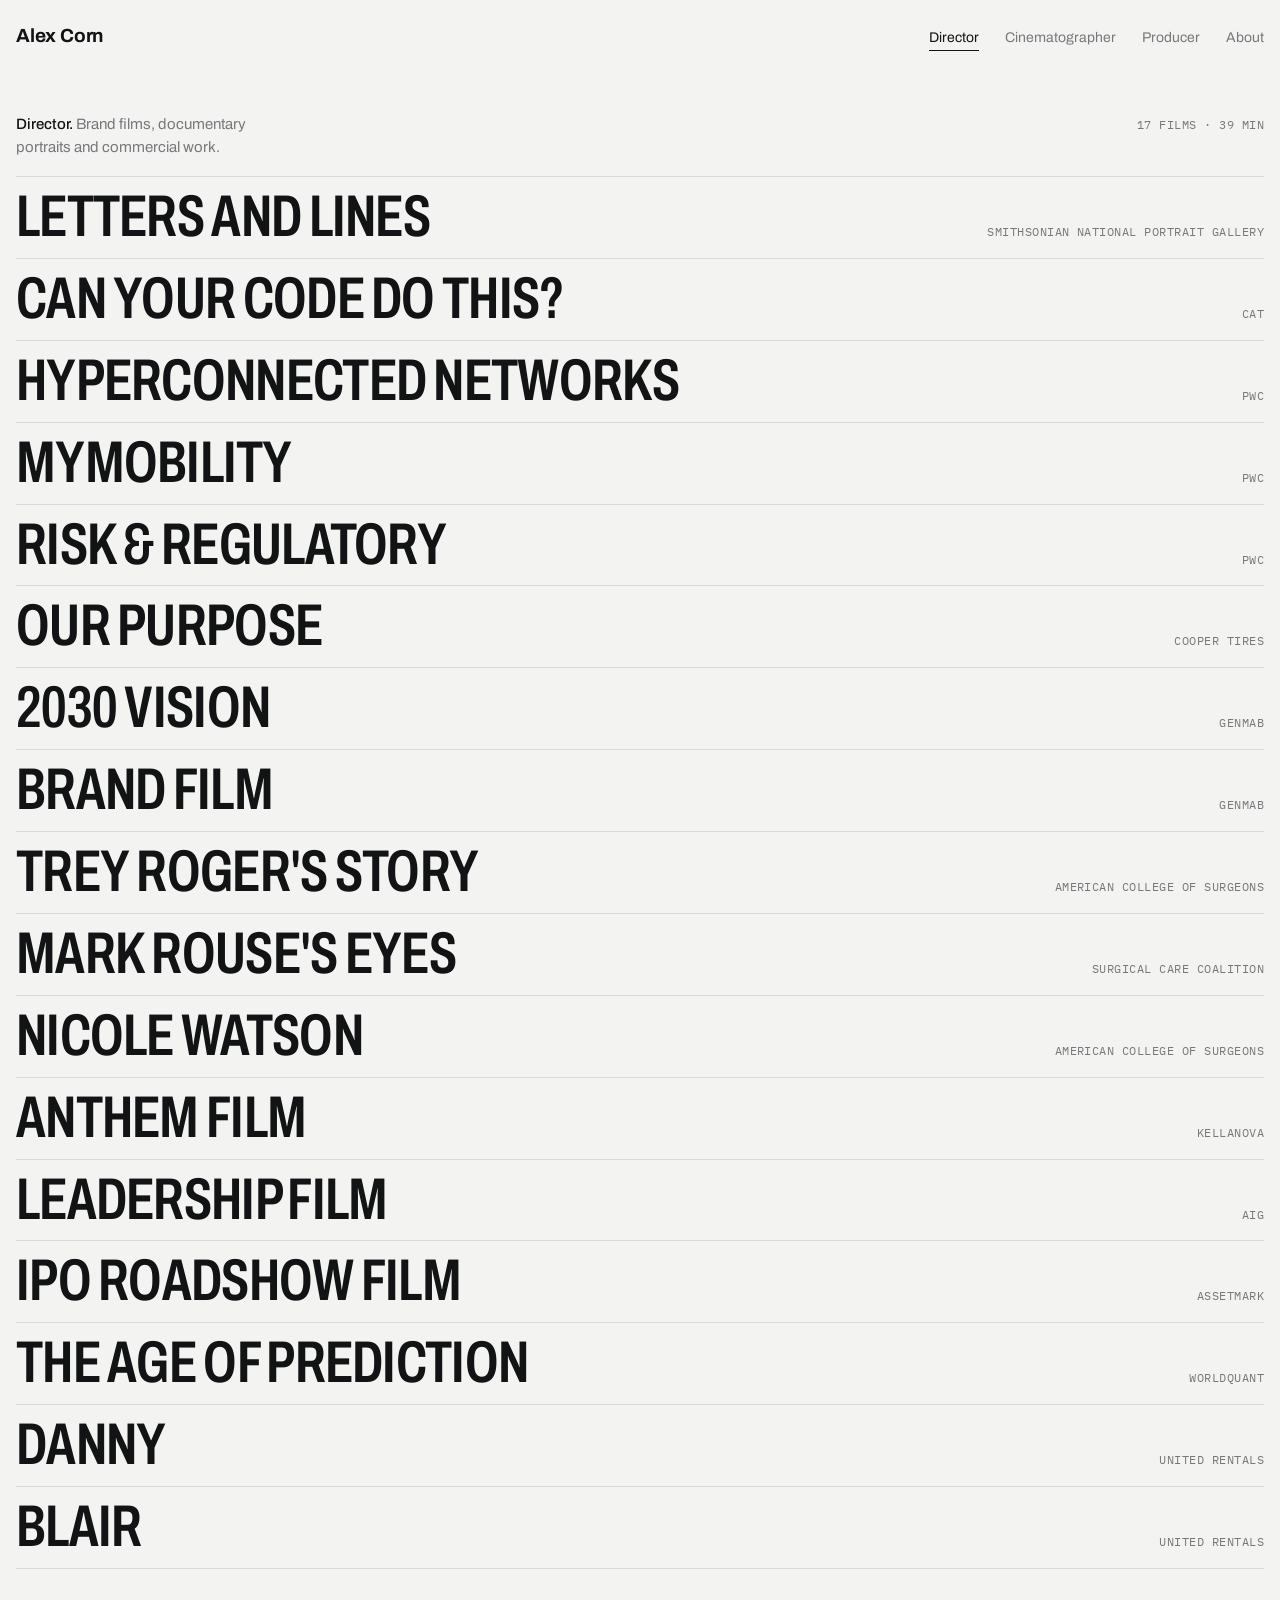
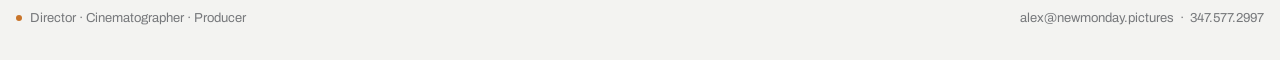
==== docs/index.html @ af5353fe "Serve the site at alexcorndop.com Co-Authored-By: Claude Opus 5.5 <noreply@anthropic.com> Claude-Ses" ====
<!doctype html>
<html lang="en">
<head>
<meta charset="utf-8">
<meta name="viewport" content="width=device-width,initial-scale=1,viewport-fit=cover">
<title>Alex Corn · Director, Cinematographer, Producer</title>
<meta name="description" content="Alex Corn, director. Brand films, documentary portraits and commercial work for Smithsonian National Portrait Gallery, CAT, PwC, Cooper Tires, Genmab, American College of Surgeons and more.">
<link rel="canonical" href="https://alexcorndop.com/">
<meta property="og:type" content="website">
<meta property="og:site_name" content="Alex Corn">
<meta property="og:title" content="Alex Corn · Director, Cinematographer, Producer">
<meta property="og:description" content="Alex Corn, director. Brand films, documentary portraits and commercial work for Smithsonian National Portrait Gallery, CAT, PwC, Cooper Tires, Genmab, American College of Surgeons and more.">
<meta property="og:url" content="https://alexcorndop.com/">
<meta property="og:image" content="https://i.vimeocdn.com/video/1756161168-d765d4ab2b6ba907faf54790c27bd3e53b6621791ea1eac3c1c3760c34de2d89-d_1280">
<meta name="twitter:card" content="summary_large_image">
<link rel="icon" href="./favicon.svg" type="image/svg+xml">
<link rel="preconnect" href="https://fonts.googleapis.com">
<link rel="preconnect" href="https://fonts.gstatic.com" crossorigin>
<link rel="preconnect" href="https://i.vimeocdn.com">
<link rel="stylesheet" href="https://fonts.googleapis.com/css2?family=Archivo:wdth,wght@62..125,300..800&family=IBM+Plex+Mono:wght@400;500&display=swap">
<link rel="stylesheet" href="./assets/site.css?v=mvnygdar">
</head>
<body>
<a class="skip" href="#main">Skip to content</a>
<div class="wrap">
  <header>
    <a class="name" href="./">Alex Corn</a>
    <nav aria-label="Sections">
      <a href="./" aria-current="page">Director</a>
      <a href="./cinematographer/">Cinematographer</a>
      <a href="./producer/">Producer</a>
      <a href="./about/">About</a>
    </nav>
  </header>
  <main id="main">
    <div class="intro"><h1><b>Director.</b> Brand films, documentary portraits and commercial work.</h1><div class="meta">17 films · 39 min</div></div>
    <ul class="list">
      <li><a class="row" href="#letters-and-lines-smithsonian-national-portrait-gallery" data-i="0"><img class="thumb" src="https://i.vimeocdn.com/video/1756161168-d765d4ab2b6ba907faf54790c27bd3e53b6621791ea1eac3c1c3760c34de2d89-d_320" alt="" loading="lazy"><span class="title">Letters and Lines</span><span class="client">Smithsonian National Portrait Gallery</span></a></li>
      <li><a class="row" href="#can-your-code-do-this-cat" data-i="1"><img class="thumb" src="https://i.vimeocdn.com/video/1756161718-6ceac50b6bf40af83874953e7a69d76a8ca9ebceb6a5430098ea0e1bbcb6af8a-d_320" alt="" loading="lazy"><span class="title">Can Your Code Do This?</span><span class="client">CAT</span></a></li>
      <li><a class="row" href="#hyperconnected-networks-pwc" data-i="2"><img class="thumb" src="https://i.vimeocdn.com/video/1756162008-0b3bcfe585ebb5617f93918917881931cc8bf237346c6cfb9266b001006cf20d-d_320" alt="" loading="lazy"><span class="title">HyperConnected Networks</span><span class="client">PwC</span></a></li>
      <li><a class="row" href="#mymobility-pwc" data-i="3"><img class="thumb" src="https://i.vimeocdn.com/video/1937886964-3ce24517569158422d72e98c9173a89833c01f72113f0b9cc362887e67437cfe-d_320" alt="" loading="lazy"><span class="title">myMobility</span><span class="client">PwC</span></a></li>
      <li><a class="row" href="#risk-and-regulatory-pwc" data-i="4"><img class="thumb" src="https://i.vimeocdn.com/video/1937886324-9ce6288635fd6d062dda7d328ff860289a71334d0c46d5a7d6c9e25725fe08cf-d_320" alt="" loading="lazy"><span class="title">Risk &amp; Regulatory</span><span class="client">PwC</span></a></li>
      <li><a class="row" href="#our-purpose-cooper-tires" data-i="5"><img class="thumb" src="https://i.vimeocdn.com/video/1756162228-c0f9b2fa012dba08eb336a935f6bf9cde3453568925d57e90907523dc9f9f945-d_320" alt="" loading="lazy"><span class="title">Our Purpose</span><span class="client">Cooper Tires</span></a></li>
      <li><a class="row" href="#2030-vision-genmab" data-i="6"><img class="thumb" src="https://i.vimeocdn.com/video/1756162679-1b9be8171dbfd380db1ba17f50b6f2370e3832d11fff40d204fab2fe3f5f1426-d_320" alt="" loading="lazy"><span class="title">2030 Vision</span><span class="client">Genmab</span></a></li>
      <li><a class="row" href="#brand-film-genmab" data-i="7"><img class="thumb" src="https://i.vimeocdn.com/video/1986293517-226cef6b4ce1ab8fd2cdef34cc0b64708c0958444daddd6fa6228ef864177f14-d_320" alt="" loading="lazy"><span class="title">Brand Film</span><span class="client">Genmab</span></a></li>
      <li><a class="row" href="#trey-rogers-story-american-college-of-surgeons" data-i="8"><img class="thumb" src="https://i.vimeocdn.com/video/1756161403-ada86f9ba7d081ce12c8641c77a621c67327fe0d13cb33ea04d0b819c185394c-d_320" alt="" loading="lazy"><span class="title">Trey Roger's Story</span><span class="client">American College of Surgeons</span></a></li>
      <li><a class="row" href="#mark-rouses-eyes-surgical-care-coalition" data-i="9"><img class="thumb" src="https://i.vimeocdn.com/video/1756161286-bf4928931bace6bbab85100aa2dc7dd9a784a12833bc7308cf1e08475f26b0fa-d_320" alt="" loading="lazy"><span class="title">Mark Rouse's Eyes</span><span class="client">Surgical Care Coalition</span></a></li>
      <li><a class="row" href="#nicole-watson-american-college-of-surgeons" data-i="10"><img class="thumb" src="https://i.vimeocdn.com/video/1753585336-b0119f15776884757acfcc46fe46f981cfa88de58833d7ac4bd1a3d5cc6778d9-d_320" alt="" loading="lazy"><span class="title">Nicole Watson</span><span class="client">American College of Surgeons</span></a></li>
      <li><a class="row" href="#anthem-film-kellanova" data-i="11"><img class="thumb" src="https://i.vimeocdn.com/video/1937882847-d1038b43b918c02428189b7a294c082fb1255be403a0a660235d3d585ee91fe5-d_320" alt="" loading="lazy"><span class="title">Anthem Film</span><span class="client">Kellanova</span></a></li>
      <li><a class="row" href="#leadership-film-aig" data-i="12"><img class="thumb" src="https://i.vimeocdn.com/video/1937884685-6c2002a61c20f60727cbeaeeeda8c088f35478690ae55621719172e45df3af59-d_320" alt="" loading="lazy"><span class="title">Leadership Film</span><span class="client">AIG</span></a></li>
      <li><a class="row" href="#ipo-roadshow-film-assetmark" data-i="13"><img class="thumb" src="https://i.vimeocdn.com/video/1937884163-66a000b32094e9677bf98a10784232b574c72f3da2e2da2118b5b37cee9fcfa7-d_320" alt="" loading="lazy"><span class="title">IPO Roadshow Film</span><span class="client">AssetMark</span></a></li>
      <li><a class="row" href="#the-age-of-prediction-worldquant" data-i="14"><img class="thumb" src="https://i.vimeocdn.com/video/1756162404-d71f4f6bc2aafde84439ca8c559818b5f199e4c91ff1400480362bfd49ef96fe-d_320" alt="" loading="lazy"><span class="title">The Age of Prediction</span><span class="client">WorldQuant</span></a></li>
      <li><a class="row" href="#danny-united-rentals" data-i="15"><img class="thumb" src="https://i.vimeocdn.com/video/1756162122-8a628271620ff4d827969bffc1d232db2278278ec86b100322c26ea169c51887-d_320" alt="" loading="lazy"><span class="title">Danny</span><span class="client">United Rentals</span></a></li>
      <li><a class="row" href="#blair-united-rentals" data-i="16"><img class="thumb" src="https://i.vimeocdn.com/video/1753586043-556b2da44270878e92e62bd5fa89440edfa6ec32dd48fd29a40e8515f11808cf-d_320" alt="" loading="lazy"><span class="title">Blair</span><span class="client">United Rentals</span></a></li>
    </ul>
    <div class="peek" id="peek" aria-hidden="true"><img alt=""></div>
    <div class="sheet" id="sheet" hidden role="dialog" aria-modal="true" aria-labelledby="sheetTitle"></div>
    <script type="application/json" id="projects" data-role="Director" data-title="Alex Corn · Director, Cinematographer, Producer">[{"title":"Letters and Lines","client":"Smithsonian National Portrait Gallery","credits":"Artist Kenturah Davis at work on her portrait of Ava DuVernay. Agency: Brunswick Creative. Producer: Talya Davidoff.","cuts":[{"vimeo":"883437301","seconds":161,"w":1920,"h":1080,"thumb":"1756161168-d765d4ab2b6ba907faf54790c27bd3e53b6621791ea1eac3c1c3760c34de2d89-d"}],"slug":"letters-and-lines-smithsonian-national-portrait-gallery"},{"title":"Can Your Code Do This?","client":"CAT","cuts":[{"vimeo":"884484185","seconds":60,"w":1920,"h":1080,"thumb":"1756161718-6ceac50b6bf40af83874953e7a69d76a8ca9ebceb6a5430098ea0e1bbcb6af8a-d"}],"slug":"can-your-code-do-this-cat"},{"title":"HyperConnected Networks","client":"PwC","cuts":[{"vimeo":"884484152","seconds":91,"w":1920,"h":1080,"thumb":"1756162008-0b3bcfe585ebb5617f93918917881931cc8bf237346c6cfb9266b001006cf20d-d"}],"slug":"hyperconnected-networks-pwc"},{"title":"myMobility","client":"PwC","cuts":[{"vimeo":"1019498460","seconds":60,"w":1920,"h":1080,"thumb":"1937886964-3ce24517569158422d72e98c9173a89833c01f72113f0b9cc362887e67437cfe-d"}],"slug":"mymobility-pwc"},{"title":"Risk & Regulatory","client":"PwC","cuts":[{"vimeo":"1019498252","seconds":95,"w":1920,"h":1080,"thumb":"1937886324-9ce6288635fd6d062dda7d328ff860289a71334d0c46d5a7d6c9e25725fe08cf-d"}],"slug":"risk-and-regulatory-pwc"},{"title":"Our Purpose","client":"Cooper Tires","cuts":[{"vimeo":"884483859","seconds":125,"w":3200,"h":1800,"thumb":"1756162228-c0f9b2fa012dba08eb336a935f6bf9cde3453568925d57e90907523dc9f9f945-d"}],"slug":"our-purpose-cooper-tires"},{"title":"2030 Vision","client":"Genmab","cuts":[{"vimeo":"884483282","seconds":119,"w":1920,"h":1080,"thumb":"1756162679-1b9be8171dbfd380db1ba17f50b6f2370e3832d11fff40d204fab2fe3f5f1426-d"}],"slug":"2030-vision-genmab"},{"title":"Brand Film","client":"Genmab","cuts":[{"vimeo":"1059862476","seconds":95,"w":1920,"h":1080,"thumb":"1986293517-226cef6b4ce1ab8fd2cdef34cc0b64708c0958444daddd6fa6228ef864177f14-d"}],"slug":"brand-film-genmab"},{"title":"Trey Roger's Story","client":"American College of Surgeons","cuts":[{"vimeo":"884484221","seconds":196,"w":3840,"h":2160,"thumb":"1756161403-ada86f9ba7d081ce12c8641c77a621c67327fe0d13cb33ea04d0b819c185394c-d"}],"slug":"trey-rogers-story-american-college-of-surgeons"},{"title":"Mark Rouse's Eyes","client":"Surgical Care Coalition","cuts":[{"vimeo":"884484571","seconds":156,"w":1920,"h":1080,"thumb":"1756161286-bf4928931bace6bbab85100aa2dc7dd9a784a12833bc7308cf1e08475f26b0fa-d"}],"slug":"mark-rouses-eyes-surgical-care-coalition"},{"title":"Nicole Watson","client":"American College of Surgeons","cuts":[{"vimeo":"884484431","hash":"8700788567","seconds":158,"w":1920,"h":816,"thumb":"1753585336-b0119f15776884757acfcc46fe46f981cfa88de58833d7ac4bd1a3d5cc6778d9-d"}],"slug":"nicole-watson-american-college-of-surgeons"},{"title":"Anthem Film","client":"Kellanova","cuts":[{"vimeo":"1019495358","seconds":65,"w":1920,"h":1080,"thumb":"1937882847-d1038b43b918c02428189b7a294c082fb1255be403a0a660235d3d585ee91fe5-d"}],"slug":"anthem-film-kellanova"},{"title":"Leadership Film","client":"AIG","cuts":[{"vimeo":"1019496661","seconds":196,"w":1920,"h":1080,"thumb":"1937884685-6c2002a61c20f60727cbeaeeeda8c088f35478690ae55621719172e45df3af59-d"}],"slug":"leadership-film-aig"},{"title":"IPO Roadshow Film","client":"AssetMark","cuts":[{"vimeo":"1019495871","seconds":384,"w":1920,"h":1080,"thumb":"1937884163-66a000b32094e9677bf98a10784232b574c72f3da2e2da2118b5b37cee9fcfa7-d"}],"slug":"ipo-roadshow-film-assetmark"},{"title":"The Age of Prediction","client":"WorldQuant","cuts":[{"vimeo":"884483458","seconds":137,"w":1920,"h":1080,"thumb":"1756162404-d71f4f6bc2aafde84439ca8c559818b5f199e4c91ff1400480362bfd49ef96fe-d"}],"slug":"the-age-of-prediction-worldquant"},{"title":"Danny","client":"United Rentals","cuts":[{"vimeo":"884483936","seconds":128,"w":2048,"h":1152,"thumb":"1756162122-8a628271620ff4d827969bffc1d232db2278278ec86b100322c26ea169c51887-d"}],"slug":"danny-united-rentals"},{"title":"Blair","client":"United Rentals","cuts":[{"vimeo":"884484039","hash":"7106bfab67","seconds":131,"w":2048,"h":1152,"thumb":"1753586043-556b2da44270878e92e62bd5fa89440edfa6ec32dd48fd29a40e8515f11808cf-d"}],"slug":"blair-united-rentals"}]</script>
    <script src="./assets/site.js?v=mvnygdar" defer></script>
  </main>
  <footer>
    <div><span class="dot"></span>Director · Cinematographer · Producer</div>
    <div><a href="mailto:alex@newmonday.pictures">alex@newmonday.pictures</a> &nbsp;·&nbsp; <a href="tel:+13475772997">347.577.2997</a></div>
  </footer>
</div>
</body>
</html>
---- docs/assets/site.css ----
/* Layout: one typographic project index per role. Hovering a title floats the film's still beside the cursor; clicking opens a full-width player sheet. */
:root{
  --paper:#f3f3f1; --ink:#121314; --mute:#76787b; --rule:#d9dad8; --tungsten:#c8742a; --frame:#1a1b1d;
  --display:"Archivo","Helvetica Neue",Arial,sans-serif;
  --mono:"IBM Plex Mono",ui-monospace,Menlo,monospace;
  --s-1:12px; --s0:15px; --s1:clamp(28px,4.6vw,64px);
  color-scheme:light;
}
@media (prefers-color-scheme: dark){:root{--paper:#0e0f10;--ink:#ecebe8;--mute:#8a8c8f;--rule:#26282a;--tungsten:#e08a3c;--frame:#000;color-scheme:dark}}
*{box-sizing:border-box}
html{-webkit-text-size-adjust:100%}
html,body{background:var(--paper);color:var(--ink)}
body{margin:0;font-family:var(--display);font-size:var(--s0);line-height:1.5;-webkit-font-smoothing:antialiased;
  padding-left:max(16px,env(safe-area-inset-left,0px));padding-right:max(16px,env(safe-area-inset-right,0px))}
a{color:inherit}
img{max-width:100%;display:block}
.wrap{max-width:1360px;margin:0 auto}
.skip{position:absolute;left:-999px}.skip:focus{left:16px;top:16px;background:var(--paper);padding:8px;z-index:30}

header{position:sticky;top:0;z-index:5;background:var(--paper);display:flex;flex-wrap:wrap;align-items:baseline;justify-content:space-between;gap:12px 32px;padding-block:22px 18px}
.name{font-weight:700;font-size:19px;letter-spacing:-.01em;text-decoration:none}
nav{display:flex;flex-wrap:wrap;gap:6px 26px}
nav a{font-size:14px;color:var(--mute);text-decoration:none;padding-bottom:2px;border-bottom:1px solid transparent}
nav a:hover{color:var(--ink)}
nav a[aria-current="page"]{color:var(--ink);border-color:var(--ink)}
:focus-visible{outline:2px solid var(--tungsten);outline-offset:3px}

.intro{display:flex;flex-wrap:wrap;justify-content:space-between;gap:8px 24px;align-items:baseline;padding-block:44px 18px;border-bottom:1px solid var(--rule)}
.intro h1{margin:0;font-weight:400;font-size:15px;color:var(--mute);max-width:46ch;text-wrap:balance}
.intro h1 b{color:var(--ink);font-weight:500}
.meta{font-family:var(--mono);font-size:var(--s-1);color:var(--mute);letter-spacing:.04em;text-transform:uppercase;font-variant-numeric:tabular-nums}

.list{list-style:none;margin:0;padding:0}
.row{display:grid;grid-template-columns:minmax(0,1fr) auto;gap:4px 24px;align-items:baseline;padding-block:10px 12px;border-bottom:1px solid var(--rule);text-decoration:none}
.row .thumb{display:none}
.title{font-stretch:68%;font-weight:600;font-size:var(--s1);line-height:1;letter-spacing:-.012em;text-transform:uppercase;min-width:0;text-wrap:balance;transition:color .2s}
.client{font-family:var(--mono);font-size:var(--s-1);color:var(--mute);letter-spacing:.04em;text-transform:uppercase;text-align:right}
@media (hover:hover){.list:hover .row .title{color:var(--rule)}.list:hover .row:hover .title,.list .row:focus-visible .title{color:var(--ink)}}

.peek{position:fixed;left:50%;top:50%;width:min(30vw,400px);pointer-events:none;z-index:4;opacity:0;transform:translate(-50%,-50%)}
.peek img{width:100%;height:auto;opacity:0;transform:scale(.96);transition:opacity .35s ease,transform .45s ease}
.peek.on{opacity:1}
.peek.on img{opacity:.92;transform:scale(1)}
@media (hover:none),(max-width:760px){.peek{display:none}}

@media (max-width:760px){
  .row{grid-template-columns:96px minmax(0,1fr);align-items:center;gap:4px 14px;padding-block:12px}
  .row .thumb{display:block;grid-row:span 2;width:96px;aspect-ratio:16/9;object-fit:cover;background:var(--frame)}
  .client{text-align:left;grid-column:2}
  .title{font-size:26px}
}

.sheet{position:fixed;inset:0;z-index:20;background:var(--paper);overflow:auto;
  padding:calc(env(safe-area-inset-top,0px) + 20px) max(16px,env(safe-area-inset-right,0px)) calc(env(safe-area-inset-bottom,0px) + 40px) max(16px,env(safe-area-inset-left,0px))}
.sheet-in{max-width:1180px;margin:0 auto;display:grid;gap:22px}
.sheet-top{display:flex;justify-content:space-between;align-items:baseline;gap:16px}
.btn-text{all:unset;cursor:pointer;font-size:14px;color:var(--mute)}
.btn-text:hover{color:var(--ink)}
.btn-text:focus-visible{outline:2px solid var(--tungsten);outline-offset:3px}
.cut{display:grid;gap:8px}
.cut-label{display:flex;justify-content:space-between;gap:12px;font-family:var(--mono);font-size:11px;letter-spacing:.06em;text-transform:uppercase;color:var(--mute)}
.cut-label span:first-child{color:var(--ink)}
.player{position:relative;width:100%;max-width:100%;max-height:78vh;background:var(--frame);overflow:hidden;margin-inline:auto}
.player iframe{position:absolute;inset:0;width:100%;height:100%;border:0}
.sheet h2{margin:0;font-stretch:68%;font-weight:600;font-size:clamp(32px,5vw,60px);line-height:1;text-transform:uppercase;letter-spacing:-.012em;text-wrap:balance}
.credits{display:grid;grid-template-columns:repeat(auto-fit,minmax(170px,1fr));gap:14px 32px;border-top:1px solid var(--rule);padding-top:16px;margin:0}
.credits dt{font-family:var(--mono);font-size:11px;color:var(--mute);letter-spacing:.06em;text-transform:uppercase}
.credits dd{margin:2px 0 0}
.nav2{display:flex;justify-content:space-between;gap:16px;font-size:14px}

.about{display:grid;grid-template-columns:minmax(0,1.3fr) minmax(0,1fr);gap:40px;padding-block:44px}
.about p{margin:0 0 1em;max-width:58ch;font-size:clamp(18px,1.8vw,22px);line-height:1.45}
.contact{display:grid;gap:18px;align-content:start}
.contact .k{font-family:var(--mono);font-size:11px;color:var(--mute);letter-spacing:.06em;text-transform:uppercase}
.contact .v{font-size:19px}
.contact a{text-decoration:none;border-bottom:1px solid var(--rule)}
.contact a:hover{border-color:var(--ink)}
@media (max-width:760px){.about{grid-template-columns:1fr}}

footer{display:flex;flex-wrap:wrap;justify-content:space-between;gap:8px 24px;padding-block:40px 32px;color:var(--mute);font-size:13px}
footer a{text-decoration:none}
.dot{display:inline-block;width:6px;height:6px;border-radius:50%;background:var(--tungsten);margin-right:8px;vertical-align:middle}
@media (prefers-reduced-motion:reduce){*{transition:none!important}}
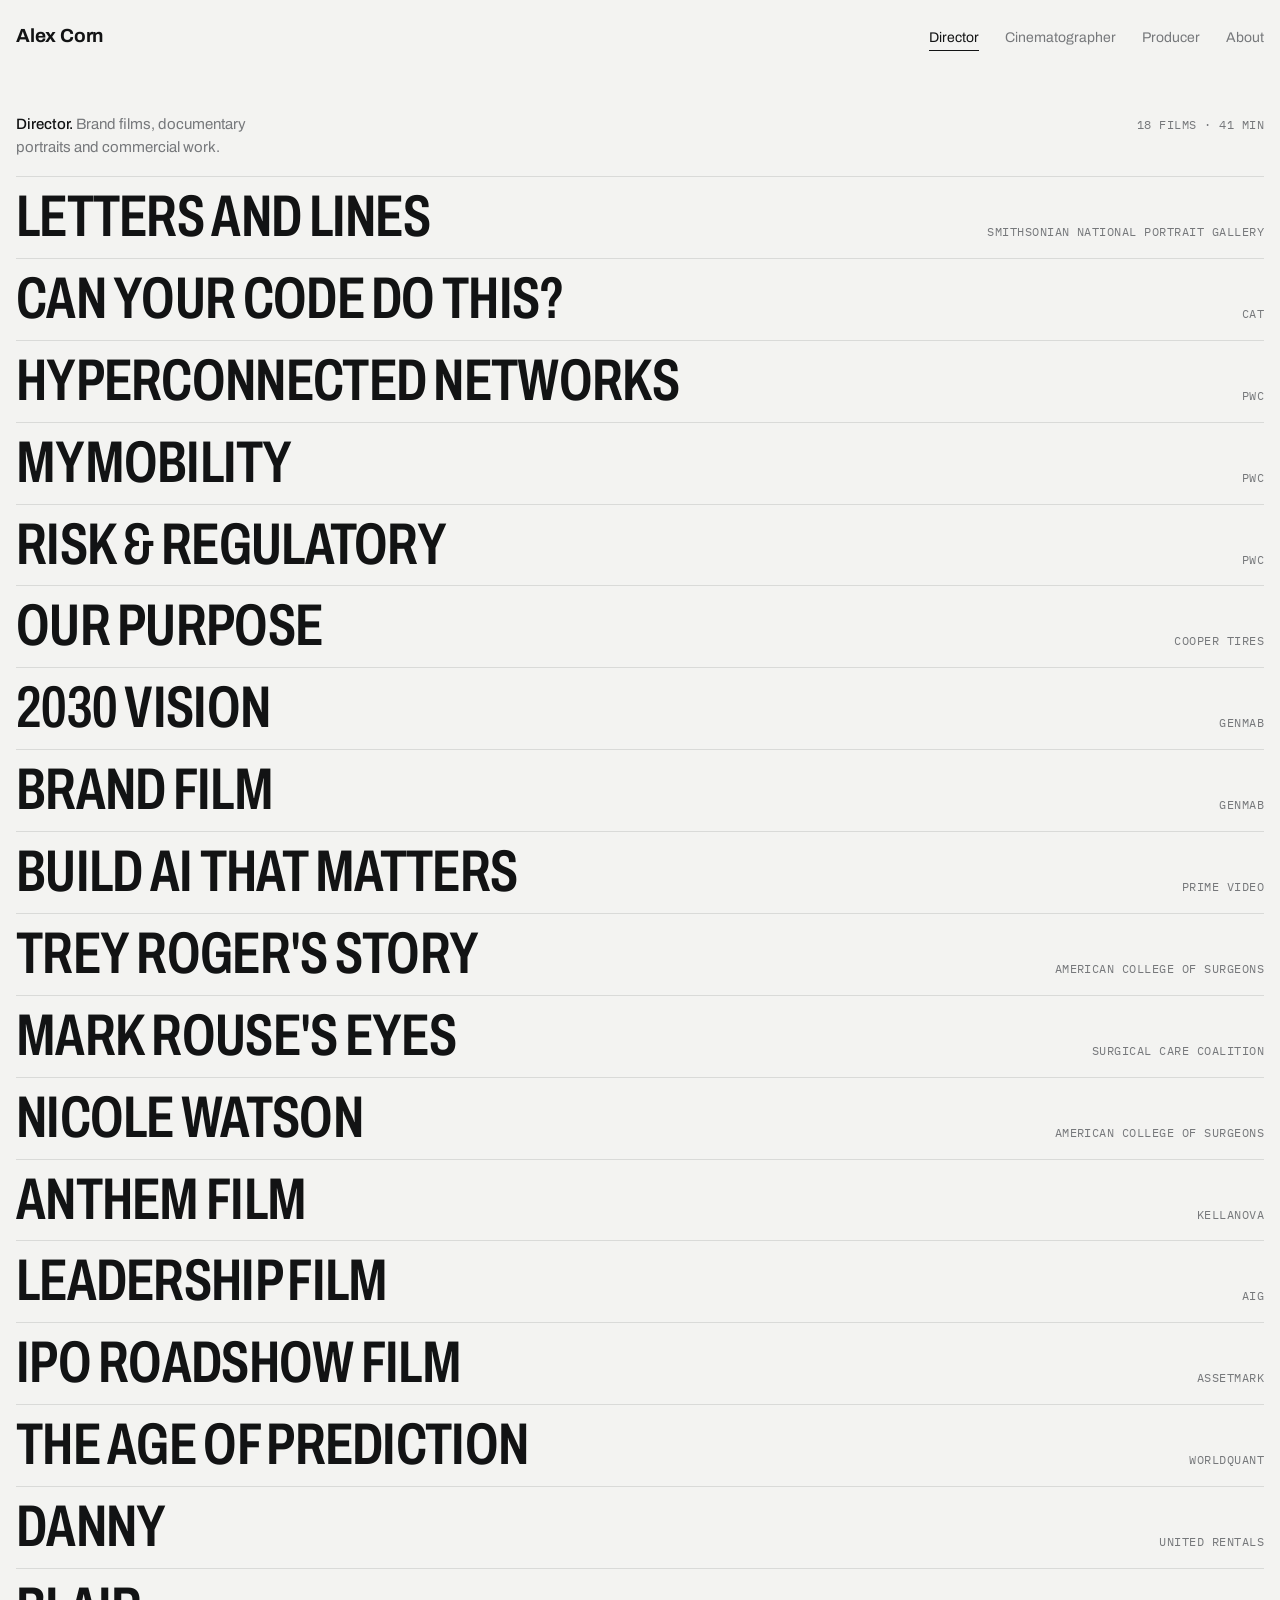
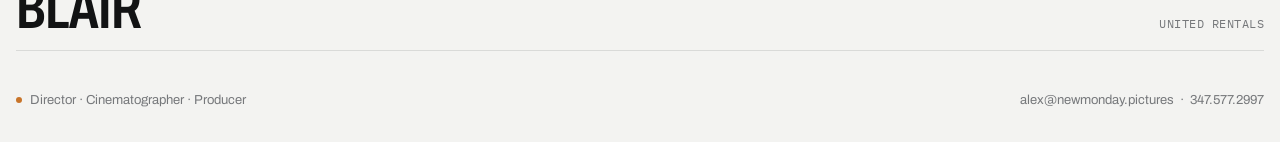
==== commit c817879c: "Add Prime Video 'Build AI That Matters' to Director and Cinematographer Co-Authored-By: Claude Opus " ====
--- a/docs/index.html
+++ b/docs/index.html
@@ -4,12 +4,12 @@
 <meta charset="utf-8">
 <meta name="viewport" content="width=device-width,initial-scale=1,viewport-fit=cover">
 <title>Alex Corn · Director, Cinematographer, Producer</title>
-<meta name="description" content="Alex Corn, director. Brand films, documentary portraits and commercial work for Smithsonian National Portrait Gallery, CAT, PwC, Cooper Tires, Genmab, American College of Surgeons and more.">
+<meta name="description" content="Alex Corn, director. Brand films, documentary portraits and commercial work for Smithsonian National Portrait Gallery, CAT, PwC, Cooper Tires, Genmab, Prime Video and more.">
 <link rel="canonical" href="https://alexcorndop.com/">
 <meta property="og:type" content="website">
 <meta property="og:site_name" content="Alex Corn">
 <meta property="og:title" content="Alex Corn · Director, Cinematographer, Producer">
-<meta property="og:description" content="Alex Corn, director. Brand films, documentary portraits and commercial work for Smithsonian National Portrait Gallery, CAT, PwC, Cooper Tires, Genmab, American College of Surgeons and more.">
+<meta property="og:description" content="Alex Corn, director. Brand films, documentary portraits and commercial work for Smithsonian National Portrait Gallery, CAT, PwC, Cooper Tires, Genmab, Prime Video and more.">
 <meta property="og:url" content="https://alexcorndop.com/">
 <meta property="og:image" content="https://i.vimeocdn.com/video/1756161168-d765d4ab2b6ba907faf54790c27bd3e53b6621791ea1eac3c1c3760c34de2d89-d_1280">
 <meta name="twitter:card" content="summary_large_image">
@@ -18,7 +18,7 @@
 <link rel="preconnect" href="https://fonts.gstatic.com" crossorigin>
 <link rel="preconnect" href="https://i.vimeocdn.com">
 <link rel="stylesheet" href="https://fonts.googleapis.com/css2?family=Archivo:wdth,wght@62..125,300..800&family=IBM+Plex+Mono:wght@400;500&display=swap">
-<link rel="stylesheet" href="./assets/site.css?v=mvnygdar">
+<link rel="stylesheet" href="./assets/site.css?v=mvo433qy">
 </head>
 <body>
 <a class="skip" href="#main">Skip to content</a>
@@ -33,7 +33,7 @@
     </nav>
   </header>
   <main id="main">
-    <div class="intro"><h1><b>Director.</b> Brand films, documentary portraits and commercial work.</h1><div class="meta">17 films · 39 min</div></div>
+    <div class="intro"><h1><b>Director.</b> Brand films, documentary portraits and commercial work.</h1><div class="meta">18 films · 41 min</div></div>
     <ul class="list">
       <li><a class="row" href="#letters-and-lines-smithsonian-national-portrait-gallery" data-i="0"><img class="thumb" src="https://i.vimeocdn.com/video/1756161168-d765d4ab2b6ba907faf54790c27bd3e53b6621791ea1eac3c1c3760c34de2d89-d_320" alt="" loading="lazy"><span class="title">Letters and Lines</span><span class="client">Smithsonian National Portrait Gallery</span></a></li>
       <li><a class="row" href="#can-your-code-do-this-cat" data-i="1"><img class="thumb" src="https://i.vimeocdn.com/video/1756161718-6ceac50b6bf40af83874953e7a69d76a8ca9ebceb6a5430098ea0e1bbcb6af8a-d_320" alt="" loading="lazy"><span class="title">Can Your Code Do This?</span><span class="client">CAT</span></a></li>
@@ -43,20 +43,21 @@
       <li><a class="row" href="#our-purpose-cooper-tires" data-i="5"><img class="thumb" src="https://i.vimeocdn.com/video/1756162228-c0f9b2fa012dba08eb336a935f6bf9cde3453568925d57e90907523dc9f9f945-d_320" alt="" loading="lazy"><span class="title">Our Purpose</span><span class="client">Cooper Tires</span></a></li>
       <li><a class="row" href="#2030-vision-genmab" data-i="6"><img class="thumb" src="https://i.vimeocdn.com/video/1756162679-1b9be8171dbfd380db1ba17f50b6f2370e3832d11fff40d204fab2fe3f5f1426-d_320" alt="" loading="lazy"><span class="title">2030 Vision</span><span class="client">Genmab</span></a></li>
       <li><a class="row" href="#brand-film-genmab" data-i="7"><img class="thumb" src="https://i.vimeocdn.com/video/1986293517-226cef6b4ce1ab8fd2cdef34cc0b64708c0958444daddd6fa6228ef864177f14-d_320" alt="" loading="lazy"><span class="title">Brand Film</span><span class="client">Genmab</span></a></li>
-      <li><a class="row" href="#trey-rogers-story-american-college-of-surgeons" data-i="8"><img class="thumb" src="https://i.vimeocdn.com/video/1756161403-ada86f9ba7d081ce12c8641c77a621c67327fe0d13cb33ea04d0b819c185394c-d_320" alt="" loading="lazy"><span class="title">Trey Roger's Story</span><span class="client">American College of Surgeons</span></a></li>
-      <li><a class="row" href="#mark-rouses-eyes-surgical-care-coalition" data-i="9"><img class="thumb" src="https://i.vimeocdn.com/video/1756161286-bf4928931bace6bbab85100aa2dc7dd9a784a12833bc7308cf1e08475f26b0fa-d_320" alt="" loading="lazy"><span class="title">Mark Rouse's Eyes</span><span class="client">Surgical Care Coalition</span></a></li>
-      <li><a class="row" href="#nicole-watson-american-college-of-surgeons" data-i="10"><img class="thumb" src="https://i.vimeocdn.com/video/1753585336-b0119f15776884757acfcc46fe46f981cfa88de58833d7ac4bd1a3d5cc6778d9-d_320" alt="" loading="lazy"><span class="title">Nicole Watson</span><span class="client">American College of Surgeons</span></a></li>
-      <li><a class="row" href="#anthem-film-kellanova" data-i="11"><img class="thumb" src="https://i.vimeocdn.com/video/1937882847-d1038b43b918c02428189b7a294c082fb1255be403a0a660235d3d585ee91fe5-d_320" alt="" loading="lazy"><span class="title">Anthem Film</span><span class="client">Kellanova</span></a></li>
-      <li><a class="row" href="#leadership-film-aig" data-i="12"><img class="thumb" src="https://i.vimeocdn.com/video/1937884685-6c2002a61c20f60727cbeaeeeda8c088f35478690ae55621719172e45df3af59-d_320" alt="" loading="lazy"><span class="title">Leadership Film</span><span class="client">AIG</span></a></li>
-      <li><a class="row" href="#ipo-roadshow-film-assetmark" data-i="13"><img class="thumb" src="https://i.vimeocdn.com/video/1937884163-66a000b32094e9677bf98a10784232b574c72f3da2e2da2118b5b37cee9fcfa7-d_320" alt="" loading="lazy"><span class="title">IPO Roadshow Film</span><span class="client">AssetMark</span></a></li>
-      <li><a class="row" href="#the-age-of-prediction-worldquant" data-i="14"><img class="thumb" src="https://i.vimeocdn.com/video/1756162404-d71f4f6bc2aafde84439ca8c559818b5f199e4c91ff1400480362bfd49ef96fe-d_320" alt="" loading="lazy"><span class="title">The Age of Prediction</span><span class="client">WorldQuant</span></a></li>
-      <li><a class="row" href="#danny-united-rentals" data-i="15"><img class="thumb" src="https://i.vimeocdn.com/video/1756162122-8a628271620ff4d827969bffc1d232db2278278ec86b100322c26ea169c51887-d_320" alt="" loading="lazy"><span class="title">Danny</span><span class="client">United Rentals</span></a></li>
-      <li><a class="row" href="#blair-united-rentals" data-i="16"><img class="thumb" src="https://i.vimeocdn.com/video/1753586043-556b2da44270878e92e62bd5fa89440edfa6ec32dd48fd29a40e8515f11808cf-d_320" alt="" loading="lazy"><span class="title">Blair</span><span class="client">United Rentals</span></a></li>
+      <li><a class="row" href="#build-ai-that-matters-prime-video" data-i="8"><img class="thumb" src="https://i.vimeocdn.com/video/2216720426-15bc83f072dabda3d804d03ebb1206f89adb1b5ab37dccd832124ef2eb83446e-d_320" alt="" loading="lazy"><span class="title">Build AI That Matters</span><span class="client">Prime Video</span></a></li>
+      <li><a class="row" href="#trey-rogers-story-american-college-of-surgeons" data-i="9"><img class="thumb" src="https://i.vimeocdn.com/video/1756161403-ada86f9ba7d081ce12c8641c77a621c67327fe0d13cb33ea04d0b819c185394c-d_320" alt="" loading="lazy"><span class="title">Trey Roger's Story</span><span class="client">American College of Surgeons</span></a></li>
+      <li><a class="row" href="#mark-rouses-eyes-surgical-care-coalition" data-i="10"><img class="thumb" src="https://i.vimeocdn.com/video/1756161286-bf4928931bace6bbab85100aa2dc7dd9a784a12833bc7308cf1e08475f26b0fa-d_320" alt="" loading="lazy"><span class="title">Mark Rouse's Eyes</span><span class="client">Surgical Care Coalition</span></a></li>
+      <li><a class="row" href="#nicole-watson-american-college-of-surgeons" data-i="11"><img class="thumb" src="https://i.vimeocdn.com/video/1753585336-b0119f15776884757acfcc46fe46f981cfa88de58833d7ac4bd1a3d5cc6778d9-d_320" alt="" loading="lazy"><span class="title">Nicole Watson</span><span class="client">American College of Surgeons</span></a></li>
+      <li><a class="row" href="#anthem-film-kellanova" data-i="12"><img class="thumb" src="https://i.vimeocdn.com/video/1937882847-d1038b43b918c02428189b7a294c082fb1255be403a0a660235d3d585ee91fe5-d_320" alt="" loading="lazy"><span class="title">Anthem Film</span><span class="client">Kellanova</span></a></li>
+      <li><a class="row" href="#leadership-film-aig" data-i="13"><img class="thumb" src="https://i.vimeocdn.com/video/1937884685-6c2002a61c20f60727cbeaeeeda8c088f35478690ae55621719172e45df3af59-d_320" alt="" loading="lazy"><span class="title">Leadership Film</span><span class="client">AIG</span></a></li>
+      <li><a class="row" href="#ipo-roadshow-film-assetmark" data-i="14"><img class="thumb" src="https://i.vimeocdn.com/video/1937884163-66a000b32094e9677bf98a10784232b574c72f3da2e2da2118b5b37cee9fcfa7-d_320" alt="" loading="lazy"><span class="title">IPO Roadshow Film</span><span class="client">AssetMark</span></a></li>
+      <li><a class="row" href="#the-age-of-prediction-worldquant" data-i="15"><img class="thumb" src="https://i.vimeocdn.com/video/1756162404-d71f4f6bc2aafde84439ca8c559818b5f199e4c91ff1400480362bfd49ef96fe-d_320" alt="" loading="lazy"><span class="title">The Age of Prediction</span><span class="client">WorldQuant</span></a></li>
+      <li><a class="row" href="#danny-united-rentals" data-i="16"><img class="thumb" src="https://i.vimeocdn.com/video/1756162122-8a628271620ff4d827969bffc1d232db2278278ec86b100322c26ea169c51887-d_320" alt="" loading="lazy"><span class="title">Danny</span><span class="client">United Rentals</span></a></li>
+      <li><a class="row" href="#blair-united-rentals" data-i="17"><img class="thumb" src="https://i.vimeocdn.com/video/1753586043-556b2da44270878e92e62bd5fa89440edfa6ec32dd48fd29a40e8515f11808cf-d_320" alt="" loading="lazy"><span class="title">Blair</span><span class="client">United Rentals</span></a></li>
     </ul>
     <div class="peek" id="peek" aria-hidden="true"><img alt=""></div>
     <div class="sheet" id="sheet" hidden role="dialog" aria-modal="true" aria-labelledby="sheetTitle"></div>
-    <script type="application/json" id="projects" data-role="Director" data-title="Alex Corn · Director, Cinematographer, Producer">[{"title":"Letters and Lines","client":"Smithsonian National Portrait Gallery","credits":"Artist Kenturah Davis at work on her portrait of Ava DuVernay. Agency: Brunswick Creative. Producer: Talya Davidoff.","cuts":[{"vimeo":"883437301","seconds":161,"w":1920,"h":1080,"thumb":"1756161168-d765d4ab2b6ba907faf54790c27bd3e53b6621791ea1eac3c1c3760c34de2d89-d"}],"slug":"letters-and-lines-smithsonian-national-portrait-gallery"},{"title":"Can Your Code Do This?","client":"CAT","cuts":[{"vimeo":"884484185","seconds":60,"w":1920,"h":1080,"thumb":"1756161718-6ceac50b6bf40af83874953e7a69d76a8ca9ebceb6a5430098ea0e1bbcb6af8a-d"}],"slug":"can-your-code-do-this-cat"},{"title":"HyperConnected Networks","client":"PwC","cuts":[{"vimeo":"884484152","seconds":91,"w":1920,"h":1080,"thumb":"1756162008-0b3bcfe585ebb5617f93918917881931cc8bf237346c6cfb9266b001006cf20d-d"}],"slug":"hyperconnected-networks-pwc"},{"title":"myMobility","client":"PwC","cuts":[{"vimeo":"1019498460","seconds":60,"w":1920,"h":1080,"thumb":"1937886964-3ce24517569158422d72e98c9173a89833c01f72113f0b9cc362887e67437cfe-d"}],"slug":"mymobility-pwc"},{"title":"Risk & Regulatory","client":"PwC","cuts":[{"vimeo":"1019498252","seconds":95,"w":1920,"h":1080,"thumb":"1937886324-9ce6288635fd6d062dda7d328ff860289a71334d0c46d5a7d6c9e25725fe08cf-d"}],"slug":"risk-and-regulatory-pwc"},{"title":"Our Purpose","client":"Cooper Tires","cuts":[{"vimeo":"884483859","seconds":125,"w":3200,"h":1800,"thumb":"1756162228-c0f9b2fa012dba08eb336a935f6bf9cde3453568925d57e90907523dc9f9f945-d"}],"slug":"our-purpose-cooper-tires"},{"title":"2030 Vision","client":"Genmab","cuts":[{"vimeo":"884483282","seconds":119,"w":1920,"h":1080,"thumb":"1756162679-1b9be8171dbfd380db1ba17f50b6f2370e3832d11fff40d204fab2fe3f5f1426-d"}],"slug":"2030-vision-genmab"},{"title":"Brand Film","client":"Genmab","cuts":[{"vimeo":"1059862476","seconds":95,"w":1920,"h":1080,"thumb":"1986293517-226cef6b4ce1ab8fd2cdef34cc0b64708c0958444daddd6fa6228ef864177f14-d"}],"slug":"brand-film-genmab"},{"title":"Trey Roger's Story","client":"American College of Surgeons","cuts":[{"vimeo":"884484221","seconds":196,"w":3840,"h":2160,"thumb":"1756161403-ada86f9ba7d081ce12c8641c77a621c67327fe0d13cb33ea04d0b819c185394c-d"}],"slug":"trey-rogers-story-american-college-of-surgeons"},{"title":"Mark Rouse's Eyes","client":"Surgical Care Coalition","cuts":[{"vimeo":"884484571","seconds":156,"w":1920,"h":1080,"thumb":"1756161286-bf4928931bace6bbab85100aa2dc7dd9a784a12833bc7308cf1e08475f26b0fa-d"}],"slug":"mark-rouses-eyes-surgical-care-coalition"},{"title":"Nicole Watson","client":"American College of Surgeons","cuts":[{"vimeo":"884484431","hash":"8700788567","seconds":158,"w":1920,"h":816,"thumb":"1753585336-b0119f15776884757acfcc46fe46f981cfa88de58833d7ac4bd1a3d5cc6778d9-d"}],"slug":"nicole-watson-american-college-of-surgeons"},{"title":"Anthem Film","client":"Kellanova","cuts":[{"vimeo":"1019495358","seconds":65,"w":1920,"h":1080,"thumb":"1937882847-d1038b43b918c02428189b7a294c082fb1255be403a0a660235d3d585ee91fe5-d"}],"slug":"anthem-film-kellanova"},{"title":"Leadership Film","client":"AIG","cuts":[{"vimeo":"1019496661","seconds":196,"w":1920,"h":1080,"thumb":"1937884685-6c2002a61c20f60727cbeaeeeda8c088f35478690ae55621719172e45df3af59-d"}],"slug":"leadership-film-aig"},{"title":"IPO Roadshow Film","client":"AssetMark","cuts":[{"vimeo":"1019495871","seconds":384,"w":1920,"h":1080,"thumb":"1937884163-66a000b32094e9677bf98a10784232b574c72f3da2e2da2118b5b37cee9fcfa7-d"}],"slug":"ipo-roadshow-film-assetmark"},{"title":"The Age of Prediction","client":"WorldQuant","cuts":[{"vimeo":"884483458","seconds":137,"w":1920,"h":1080,"thumb":"1756162404-d71f4f6bc2aafde84439ca8c559818b5f199e4c91ff1400480362bfd49ef96fe-d"}],"slug":"the-age-of-prediction-worldquant"},{"title":"Danny","client":"United Rentals","cuts":[{"vimeo":"884483936","seconds":128,"w":2048,"h":1152,"thumb":"1756162122-8a628271620ff4d827969bffc1d232db2278278ec86b100322c26ea169c51887-d"}],"slug":"danny-united-rentals"},{"title":"Blair","client":"United Rentals","cuts":[{"vimeo":"884484039","hash":"7106bfab67","seconds":131,"w":2048,"h":1152,"thumb":"1753586043-556b2da44270878e92e62bd5fa89440edfa6ec32dd48fd29a40e8515f11808cf-d"}],"slug":"blair-united-rentals"}]</script>
-    <script src="./assets/site.js?v=mvnygdar" defer></script>
+    <script type="application/json" id="projects" data-role="Director" data-title="Alex Corn · Director, Cinematographer, Producer">[{"title":"Letters and Lines","client":"Smithsonian National Portrait Gallery","credits":"Artist Kenturah Davis at work on her portrait of Ava DuVernay. Agency: Brunswick Creative. Producer: Talya Davidoff.","cuts":[{"vimeo":"883437301","seconds":161,"w":1920,"h":1080,"thumb":"1756161168-d765d4ab2b6ba907faf54790c27bd3e53b6621791ea1eac3c1c3760c34de2d89-d"}],"aspect":"2.39 : 1","slug":"letters-and-lines-smithsonian-national-portrait-gallery"},{"title":"Can Your Code Do This?","client":"CAT","cuts":[{"vimeo":"884484185","seconds":60,"w":1920,"h":1080,"thumb":"1756161718-6ceac50b6bf40af83874953e7a69d76a8ca9ebceb6a5430098ea0e1bbcb6af8a-d"}],"slug":"can-your-code-do-this-cat"},{"title":"HyperConnected Networks","client":"PwC","cuts":[{"vimeo":"884484152","seconds":91,"w":1920,"h":1080,"thumb":"1756162008-0b3bcfe585ebb5617f93918917881931cc8bf237346c6cfb9266b001006cf20d-d"}],"slug":"hyperconnected-networks-pwc"},{"title":"myMobility","client":"PwC","cuts":[{"vimeo":"1019498460","seconds":60,"w":1920,"h":1080,"thumb":"1937886964-3ce24517569158422d72e98c9173a89833c01f72113f0b9cc362887e67437cfe-d"}],"slug":"mymobility-pwc"},{"title":"Risk & Regulatory","client":"PwC","cuts":[{"vimeo":"1019498252","seconds":95,"w":1920,"h":1080,"thumb":"1937886324-9ce6288635fd6d062dda7d328ff860289a71334d0c46d5a7d6c9e25725fe08cf-d"}],"slug":"risk-and-regulatory-pwc"},{"title":"Our Purpose","client":"Cooper Tires","cuts":[{"vimeo":"884483859","seconds":125,"w":3200,"h":1800,"thumb":"1756162228-c0f9b2fa012dba08eb336a935f6bf9cde3453568925d57e90907523dc9f9f945-d"}],"slug":"our-purpose-cooper-tires"},{"title":"2030 Vision","client":"Genmab","cuts":[{"vimeo":"884483282","seconds":119,"w":1920,"h":1080,"thumb":"1756162679-1b9be8171dbfd380db1ba17f50b6f2370e3832d11fff40d204fab2fe3f5f1426-d"}],"slug":"2030-vision-genmab"},{"title":"Brand Film","client":"Genmab","cuts":[{"vimeo":"1059862476","seconds":95,"w":1920,"h":1080,"thumb":"1986293517-226cef6b4ce1ab8fd2cdef34cc0b64708c0958444daddd6fa6228ef864177f14-d"}],"slug":"brand-film-genmab"},{"title":"Build AI That Matters","client":"Prime Video","cuts":[{"vimeo":"1239271151","seconds":93,"w":1920,"h":1080,"thumb":"2216720426-15bc83f072dabda3d804d03ebb1206f89adb1b5ab37dccd832124ef2eb83446e-d"}],"slug":"build-ai-that-matters-prime-video"},{"title":"Trey Roger's Story","client":"American College of Surgeons","cuts":[{"vimeo":"884484221","seconds":196,"w":3840,"h":2160,"thumb":"1756161403-ada86f9ba7d081ce12c8641c77a621c67327fe0d13cb33ea04d0b819c185394c-d"}],"slug":"trey-rogers-story-american-college-of-surgeons"},{"title":"Mark Rouse's Eyes","client":"Surgical Care Coalition","cuts":[{"vimeo":"884484571","seconds":156,"w":1920,"h":1080,"thumb":"1756161286-bf4928931bace6bbab85100aa2dc7dd9a784a12833bc7308cf1e08475f26b0fa-d"}],"slug":"mark-rouses-eyes-surgical-care-coalition"},{"title":"Nicole Watson","client":"American College of Surgeons","cuts":[{"vimeo":"884484431","hash":"8700788567","seconds":158,"w":1920,"h":816,"thumb":"1753585336-b0119f15776884757acfcc46fe46f981cfa88de58833d7ac4bd1a3d5cc6778d9-d"}],"slug":"nicole-watson-american-college-of-surgeons"},{"title":"Anthem Film","client":"Kellanova","cuts":[{"vimeo":"1019495358","seconds":65,"w":1920,"h":1080,"thumb":"1937882847-d1038b43b918c02428189b7a294c082fb1255be403a0a660235d3d585ee91fe5-d"}],"slug":"anthem-film-kellanova"},{"title":"Leadership Film","client":"AIG","cuts":[{"vimeo":"1019496661","seconds":196,"w":1920,"h":1080,"thumb":"1937884685-6c2002a61c20f60727cbeaeeeda8c088f35478690ae55621719172e45df3af59-d"}],"slug":"leadership-film-aig"},{"title":"IPO Roadshow Film","client":"AssetMark","cuts":[{"vimeo":"1019495871","seconds":384,"w":1920,"h":1080,"thumb":"1937884163-66a000b32094e9677bf98a10784232b574c72f3da2e2da2118b5b37cee9fcfa7-d"}],"slug":"ipo-roadshow-film-assetmark"},{"title":"The Age of Prediction","client":"WorldQuant","cuts":[{"vimeo":"884483458","seconds":137,"w":1920,"h":1080,"thumb":"1756162404-d71f4f6bc2aafde84439ca8c559818b5f199e4c91ff1400480362bfd49ef96fe-d"}],"slug":"the-age-of-prediction-worldquant"},{"title":"Danny","client":"United Rentals","cuts":[{"vimeo":"884483936","seconds":128,"w":2048,"h":1152,"thumb":"1756162122-8a628271620ff4d827969bffc1d232db2278278ec86b100322c26ea169c51887-d"}],"slug":"danny-united-rentals"},{"title":"Blair","client":"United Rentals","cuts":[{"vimeo":"884484039","hash":"7106bfab67","seconds":131,"w":2048,"h":1152,"thumb":"1753586043-556b2da44270878e92e62bd5fa89440edfa6ec32dd48fd29a40e8515f11808cf-d"}],"slug":"blair-united-rentals"}]</script>
+    <script src="./assets/site.js?v=mvo433qy" defer></script>
   </main>
   <footer>
     <div><span class="dot"></span>Director · Cinematographer · Producer</div>
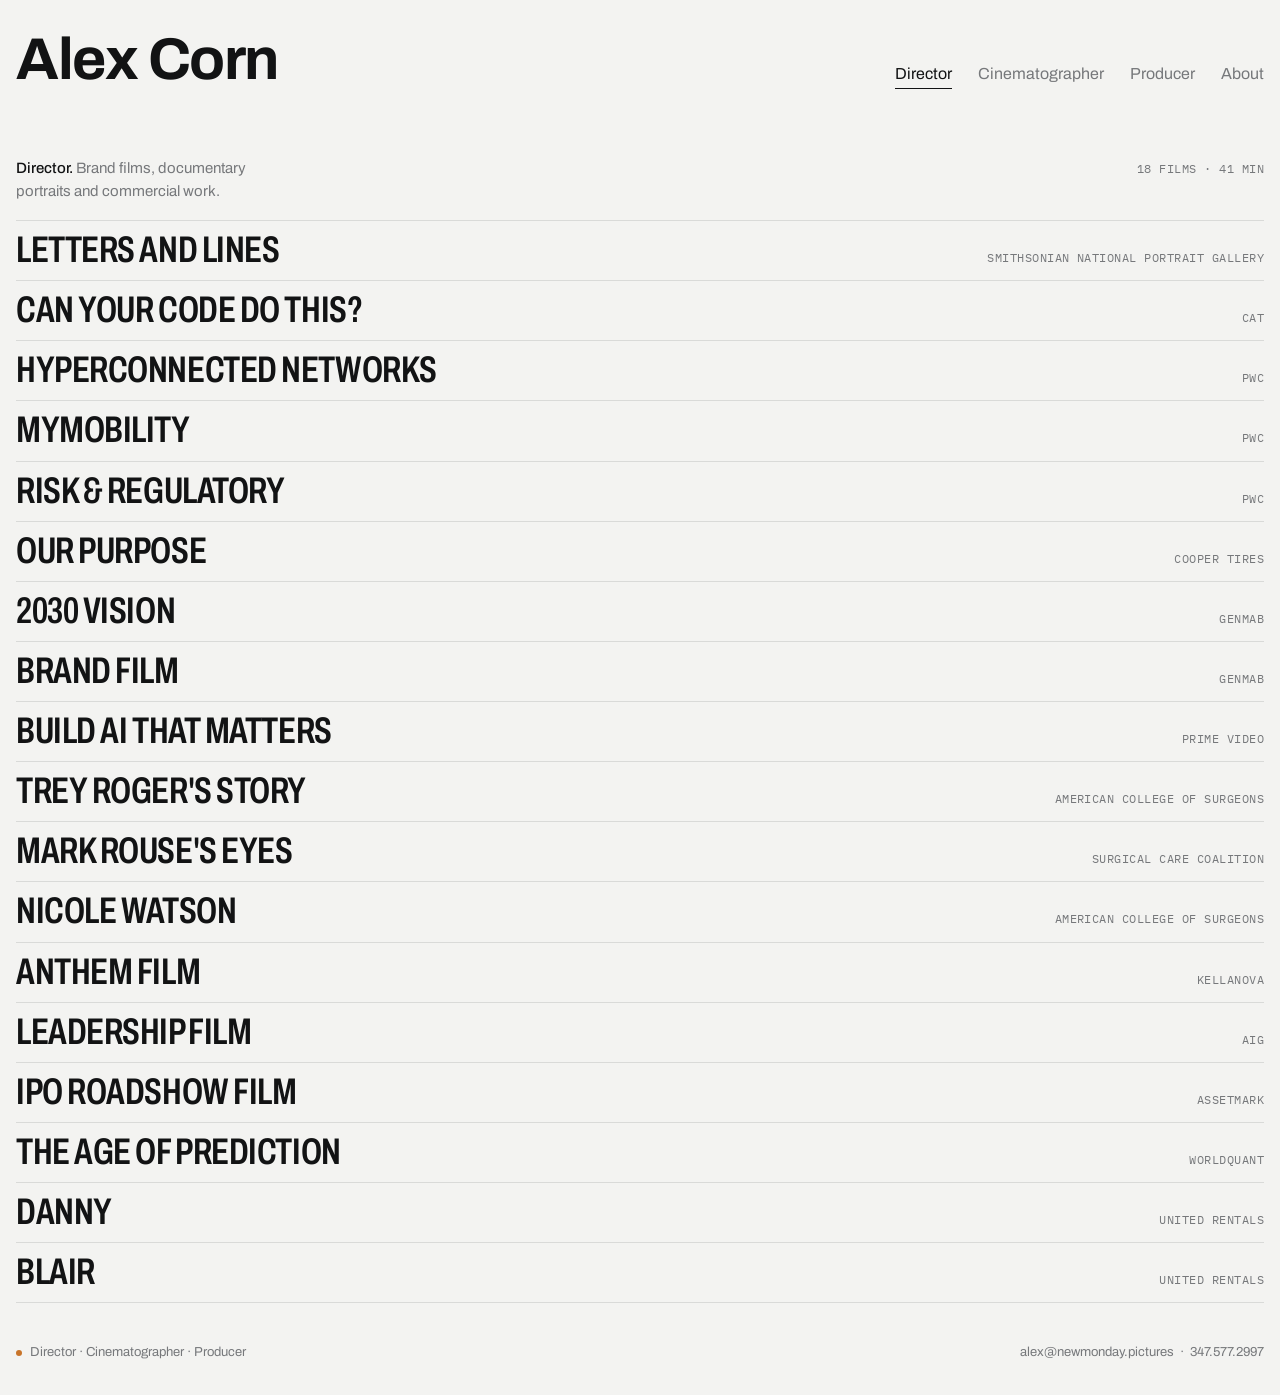
==== commit 1cdcefa2: "Larger name in the header, smaller project titles Co-Authored-By: Claude Opus 5.5 <noreply@anthropic" ====
--- a/docs/index.html
+++ b/docs/index.html
@@ -18,7 +18,7 @@
 <link rel="preconnect" href="https://fonts.gstatic.com" crossorigin>
 <link rel="preconnect" href="https://i.vimeocdn.com">
 <link rel="stylesheet" href="https://fonts.googleapis.com/css2?family=Archivo:wdth,wght@62..125,300..800&family=IBM+Plex+Mono:wght@400;500&display=swap">
-<link rel="stylesheet" href="./assets/site.css?v=mvo433qy">
+<link rel="stylesheet" href="./assets/site.css?v=mvohkpjv">
 </head>
 <body>
 <a class="skip" href="#main">Skip to content</a>
@@ -57,7 +57,7 @@
     <div class="peek" id="peek" aria-hidden="true"><img alt=""></div>
     <div class="sheet" id="sheet" hidden role="dialog" aria-modal="true" aria-labelledby="sheetTitle"></div>
     <script type="application/json" id="projects" data-role="Director" data-title="Alex Corn · Director, Cinematographer, Producer">[{"title":"Letters and Lines","client":"Smithsonian National Portrait Gallery","credits":"Artist Kenturah Davis at work on her portrait of Ava DuVernay. Agency: Brunswick Creative. Producer: Talya Davidoff.","cuts":[{"vimeo":"883437301","seconds":161,"w":1920,"h":1080,"thumb":"1756161168-d765d4ab2b6ba907faf54790c27bd3e53b6621791ea1eac3c1c3760c34de2d89-d"}],"aspect":"2.39 : 1","slug":"letters-and-lines-smithsonian-national-portrait-gallery"},{"title":"Can Your Code Do This?","client":"CAT","cuts":[{"vimeo":"884484185","seconds":60,"w":1920,"h":1080,"thumb":"1756161718-6ceac50b6bf40af83874953e7a69d76a8ca9ebceb6a5430098ea0e1bbcb6af8a-d"}],"slug":"can-your-code-do-this-cat"},{"title":"HyperConnected Networks","client":"PwC","cuts":[{"vimeo":"884484152","seconds":91,"w":1920,"h":1080,"thumb":"1756162008-0b3bcfe585ebb5617f93918917881931cc8bf237346c6cfb9266b001006cf20d-d"}],"slug":"hyperconnected-networks-pwc"},{"title":"myMobility","client":"PwC","cuts":[{"vimeo":"1019498460","seconds":60,"w":1920,"h":1080,"thumb":"1937886964-3ce24517569158422d72e98c9173a89833c01f72113f0b9cc362887e67437cfe-d"}],"slug":"mymobility-pwc"},{"title":"Risk & Regulatory","client":"PwC","cuts":[{"vimeo":"1019498252","seconds":95,"w":1920,"h":1080,"thumb":"1937886324-9ce6288635fd6d062dda7d328ff860289a71334d0c46d5a7d6c9e25725fe08cf-d"}],"slug":"risk-and-regulatory-pwc"},{"title":"Our Purpose","client":"Cooper Tires","cuts":[{"vimeo":"884483859","seconds":125,"w":3200,"h":1800,"thumb":"1756162228-c0f9b2fa012dba08eb336a935f6bf9cde3453568925d57e90907523dc9f9f945-d"}],"slug":"our-purpose-cooper-tires"},{"title":"2030 Vision","client":"Genmab","cuts":[{"vimeo":"884483282","seconds":119,"w":1920,"h":1080,"thumb":"1756162679-1b9be8171dbfd380db1ba17f50b6f2370e3832d11fff40d204fab2fe3f5f1426-d"}],"slug":"2030-vision-genmab"},{"title":"Brand Film","client":"Genmab","cuts":[{"vimeo":"1059862476","seconds":95,"w":1920,"h":1080,"thumb":"1986293517-226cef6b4ce1ab8fd2cdef34cc0b64708c0958444daddd6fa6228ef864177f14-d"}],"slug":"brand-film-genmab"},{"title":"Build AI That Matters","client":"Prime Video","cuts":[{"vimeo":"1239271151","seconds":93,"w":1920,"h":1080,"thumb":"2216720426-15bc83f072dabda3d804d03ebb1206f89adb1b5ab37dccd832124ef2eb83446e-d"}],"slug":"build-ai-that-matters-prime-video"},{"title":"Trey Roger's Story","client":"American College of Surgeons","cuts":[{"vimeo":"884484221","seconds":196,"w":3840,"h":2160,"thumb":"1756161403-ada86f9ba7d081ce12c8641c77a621c67327fe0d13cb33ea04d0b819c185394c-d"}],"slug":"trey-rogers-story-american-college-of-surgeons"},{"title":"Mark Rouse's Eyes","client":"Surgical Care Coalition","cuts":[{"vimeo":"884484571","seconds":156,"w":1920,"h":1080,"thumb":"1756161286-bf4928931bace6bbab85100aa2dc7dd9a784a12833bc7308cf1e08475f26b0fa-d"}],"slug":"mark-rouses-eyes-surgical-care-coalition"},{"title":"Nicole Watson","client":"American College of Surgeons","cuts":[{"vimeo":"884484431","hash":"8700788567","seconds":158,"w":1920,"h":816,"thumb":"1753585336-b0119f15776884757acfcc46fe46f981cfa88de58833d7ac4bd1a3d5cc6778d9-d"}],"slug":"nicole-watson-american-college-of-surgeons"},{"title":"Anthem Film","client":"Kellanova","cuts":[{"vimeo":"1019495358","seconds":65,"w":1920,"h":1080,"thumb":"1937882847-d1038b43b918c02428189b7a294c082fb1255be403a0a660235d3d585ee91fe5-d"}],"slug":"anthem-film-kellanova"},{"title":"Leadership Film","client":"AIG","cuts":[{"vimeo":"1019496661","seconds":196,"w":1920,"h":1080,"thumb":"1937884685-6c2002a61c20f60727cbeaeeeda8c088f35478690ae55621719172e45df3af59-d"}],"slug":"leadership-film-aig"},{"title":"IPO Roadshow Film","client":"AssetMark","cuts":[{"vimeo":"1019495871","seconds":384,"w":1920,"h":1080,"thumb":"1937884163-66a000b32094e9677bf98a10784232b574c72f3da2e2da2118b5b37cee9fcfa7-d"}],"slug":"ipo-roadshow-film-assetmark"},{"title":"The Age of Prediction","client":"WorldQuant","cuts":[{"vimeo":"884483458","seconds":137,"w":1920,"h":1080,"thumb":"1756162404-d71f4f6bc2aafde84439ca8c559818b5f199e4c91ff1400480362bfd49ef96fe-d"}],"slug":"the-age-of-prediction-worldquant"},{"title":"Danny","client":"United Rentals","cuts":[{"vimeo":"884483936","seconds":128,"w":2048,"h":1152,"thumb":"1756162122-8a628271620ff4d827969bffc1d232db2278278ec86b100322c26ea169c51887-d"}],"slug":"danny-united-rentals"},{"title":"Blair","client":"United Rentals","cuts":[{"vimeo":"884484039","hash":"7106bfab67","seconds":131,"w":2048,"h":1152,"thumb":"1753586043-556b2da44270878e92e62bd5fa89440edfa6ec32dd48fd29a40e8515f11808cf-d"}],"slug":"blair-united-rentals"}]</script>
-    <script src="./assets/site.js?v=mvo433qy" defer></script>
+    <script src="./assets/site.js?v=mvohkpjv" defer></script>
   </main>
   <footer>
     <div><span class="dot"></span>Director · Cinematographer · Producer</div>
--- a/docs/assets/site.css
+++ b/docs/assets/site.css
@@ -3,7 +3,7 @@
   --paper:#f3f3f1; --ink:#121314; --mute:#76787b; --rule:#d9dad8; --tungsten:#c8742a; --frame:#1a1b1d;
   --display:"Archivo","Helvetica Neue",Arial,sans-serif;
   --mono:"IBM Plex Mono",ui-monospace,Menlo,monospace;
-  --s-1:12px; --s0:15px; --s1:clamp(28px,4.6vw,64px);
+  --s-1:12px; --s0:15px; --s1:clamp(22px,2.9vw,40px);
   color-scheme:light;
 }
 @media (prefers-color-scheme: dark){:root{--paper:#0e0f10;--ink:#ecebe8;--mute:#8a8c8f;--rule:#26282a;--tungsten:#e08a3c;--frame:#000;color-scheme:dark}}
@@ -17,10 +17,10 @@
 .wrap{max-width:1360px;margin:0 auto}
 .skip{position:absolute;left:-999px}.skip:focus{left:16px;top:16px;background:var(--paper);padding:8px;z-index:30}
 
-header{position:sticky;top:0;z-index:5;background:var(--paper);display:flex;flex-wrap:wrap;align-items:baseline;justify-content:space-between;gap:12px 32px;padding-block:22px 18px}
-.name{font-weight:700;font-size:19px;letter-spacing:-.01em;text-decoration:none}
+header{position:sticky;top:0;z-index:5;background:var(--paper);display:flex;flex-wrap:wrap;align-items:baseline;justify-content:space-between;gap:12px 32px;padding-block:30px 24px}
+.name{font-weight:700;font-size:clamp(34px,4.6vw,64px);line-height:1;letter-spacing:-.025em;text-decoration:none}
 nav{display:flex;flex-wrap:wrap;gap:6px 26px}
-nav a{font-size:14px;color:var(--mute);text-decoration:none;padding-bottom:2px;border-bottom:1px solid transparent}
+nav a{font-size:16px;color:var(--mute);text-decoration:none;padding-bottom:2px;border-bottom:1px solid transparent}
 nav a:hover{color:var(--ink)}
 nav a[aria-current="page"]{color:var(--ink);border-color:var(--ink)}
 :focus-visible{outline:2px solid var(--tungsten);outline-offset:3px}
@@ -47,7 +47,7 @@
   .row{grid-template-columns:96px minmax(0,1fr);align-items:center;gap:4px 14px;padding-block:12px}
   .row .thumb{display:block;grid-row:span 2;width:96px;aspect-ratio:16/9;object-fit:cover;background:var(--frame)}
   .client{text-align:left;grid-column:2}
-  .title{font-size:26px}
+  .title{font-size:21px}
 }
 
 .sheet{position:fixed;inset:0;z-index:20;background:var(--paper);overflow:auto;
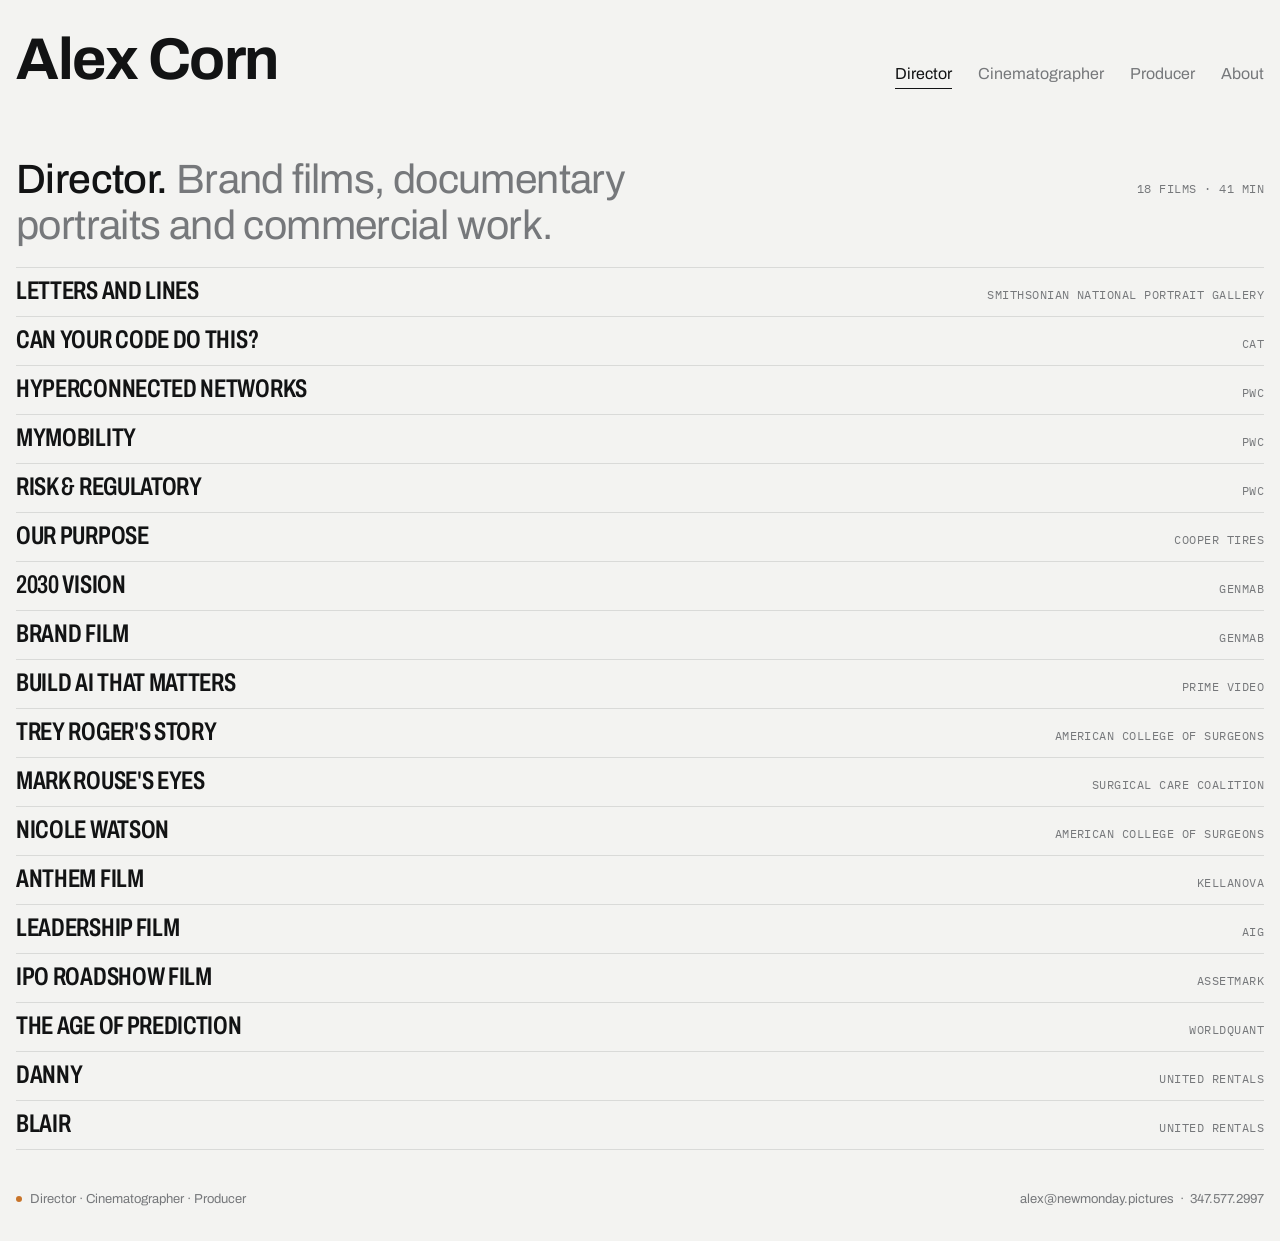
==== commit 77d90a86: "Smaller project titles; section intros sized between titles and name Co-Authored-By: Claude Opus 5.5" ====
--- a/docs/index.html
+++ b/docs/index.html
@@ -18,7 +18,7 @@
 <link rel="preconnect" href="https://fonts.gstatic.com" crossorigin>
 <link rel="preconnect" href="https://i.vimeocdn.com">
 <link rel="stylesheet" href="https://fonts.googleapis.com/css2?family=Archivo:wdth,wght@62..125,300..800&family=IBM+Plex+Mono:wght@400;500&display=swap">
-<link rel="stylesheet" href="./assets/site.css?v=mvohkpjv">
+<link rel="stylesheet" href="./assets/site.css?v=mvohmx14">
 </head>
 <body>
 <a class="skip" href="#main">Skip to content</a>
@@ -57,7 +57,7 @@
     <div class="peek" id="peek" aria-hidden="true"><img alt=""></div>
     <div class="sheet" id="sheet" hidden role="dialog" aria-modal="true" aria-labelledby="sheetTitle"></div>
     <script type="application/json" id="projects" data-role="Director" data-title="Alex Corn · Director, Cinematographer, Producer">[{"title":"Letters and Lines","client":"Smithsonian National Portrait Gallery","credits":"Artist Kenturah Davis at work on her portrait of Ava DuVernay. Agency: Brunswick Creative. Producer: Talya Davidoff.","cuts":[{"vimeo":"883437301","seconds":161,"w":1920,"h":1080,"thumb":"1756161168-d765d4ab2b6ba907faf54790c27bd3e53b6621791ea1eac3c1c3760c34de2d89-d"}],"aspect":"2.39 : 1","slug":"letters-and-lines-smithsonian-national-portrait-gallery"},{"title":"Can Your Code Do This?","client":"CAT","cuts":[{"vimeo":"884484185","seconds":60,"w":1920,"h":1080,"thumb":"1756161718-6ceac50b6bf40af83874953e7a69d76a8ca9ebceb6a5430098ea0e1bbcb6af8a-d"}],"slug":"can-your-code-do-this-cat"},{"title":"HyperConnected Networks","client":"PwC","cuts":[{"vimeo":"884484152","seconds":91,"w":1920,"h":1080,"thumb":"1756162008-0b3bcfe585ebb5617f93918917881931cc8bf237346c6cfb9266b001006cf20d-d"}],"slug":"hyperconnected-networks-pwc"},{"title":"myMobility","client":"PwC","cuts":[{"vimeo":"1019498460","seconds":60,"w":1920,"h":1080,"thumb":"1937886964-3ce24517569158422d72e98c9173a89833c01f72113f0b9cc362887e67437cfe-d"}],"slug":"mymobility-pwc"},{"title":"Risk & Regulatory","client":"PwC","cuts":[{"vimeo":"1019498252","seconds":95,"w":1920,"h":1080,"thumb":"1937886324-9ce6288635fd6d062dda7d328ff860289a71334d0c46d5a7d6c9e25725fe08cf-d"}],"slug":"risk-and-regulatory-pwc"},{"title":"Our Purpose","client":"Cooper Tires","cuts":[{"vimeo":"884483859","seconds":125,"w":3200,"h":1800,"thumb":"1756162228-c0f9b2fa012dba08eb336a935f6bf9cde3453568925d57e90907523dc9f9f945-d"}],"slug":"our-purpose-cooper-tires"},{"title":"2030 Vision","client":"Genmab","cuts":[{"vimeo":"884483282","seconds":119,"w":1920,"h":1080,"thumb":"1756162679-1b9be8171dbfd380db1ba17f50b6f2370e3832d11fff40d204fab2fe3f5f1426-d"}],"slug":"2030-vision-genmab"},{"title":"Brand Film","client":"Genmab","cuts":[{"vimeo":"1059862476","seconds":95,"w":1920,"h":1080,"thumb":"1986293517-226cef6b4ce1ab8fd2cdef34cc0b64708c0958444daddd6fa6228ef864177f14-d"}],"slug":"brand-film-genmab"},{"title":"Build AI That Matters","client":"Prime Video","cuts":[{"vimeo":"1239271151","seconds":93,"w":1920,"h":1080,"thumb":"2216720426-15bc83f072dabda3d804d03ebb1206f89adb1b5ab37dccd832124ef2eb83446e-d"}],"slug":"build-ai-that-matters-prime-video"},{"title":"Trey Roger's Story","client":"American College of Surgeons","cuts":[{"vimeo":"884484221","seconds":196,"w":3840,"h":2160,"thumb":"1756161403-ada86f9ba7d081ce12c8641c77a621c67327fe0d13cb33ea04d0b819c185394c-d"}],"slug":"trey-rogers-story-american-college-of-surgeons"},{"title":"Mark Rouse's Eyes","client":"Surgical Care Coalition","cuts":[{"vimeo":"884484571","seconds":156,"w":1920,"h":1080,"thumb":"1756161286-bf4928931bace6bbab85100aa2dc7dd9a784a12833bc7308cf1e08475f26b0fa-d"}],"slug":"mark-rouses-eyes-surgical-care-coalition"},{"title":"Nicole Watson","client":"American College of Surgeons","cuts":[{"vimeo":"884484431","hash":"8700788567","seconds":158,"w":1920,"h":816,"thumb":"1753585336-b0119f15776884757acfcc46fe46f981cfa88de58833d7ac4bd1a3d5cc6778d9-d"}],"slug":"nicole-watson-american-college-of-surgeons"},{"title":"Anthem Film","client":"Kellanova","cuts":[{"vimeo":"1019495358","seconds":65,"w":1920,"h":1080,"thumb":"1937882847-d1038b43b918c02428189b7a294c082fb1255be403a0a660235d3d585ee91fe5-d"}],"slug":"anthem-film-kellanova"},{"title":"Leadership Film","client":"AIG","cuts":[{"vimeo":"1019496661","seconds":196,"w":1920,"h":1080,"thumb":"1937884685-6c2002a61c20f60727cbeaeeeda8c088f35478690ae55621719172e45df3af59-d"}],"slug":"leadership-film-aig"},{"title":"IPO Roadshow Film","client":"AssetMark","cuts":[{"vimeo":"1019495871","seconds":384,"w":1920,"h":1080,"thumb":"1937884163-66a000b32094e9677bf98a10784232b574c72f3da2e2da2118b5b37cee9fcfa7-d"}],"slug":"ipo-roadshow-film-assetmark"},{"title":"The Age of Prediction","client":"WorldQuant","cuts":[{"vimeo":"884483458","seconds":137,"w":1920,"h":1080,"thumb":"1756162404-d71f4f6bc2aafde84439ca8c559818b5f199e4c91ff1400480362bfd49ef96fe-d"}],"slug":"the-age-of-prediction-worldquant"},{"title":"Danny","client":"United Rentals","cuts":[{"vimeo":"884483936","seconds":128,"w":2048,"h":1152,"thumb":"1756162122-8a628271620ff4d827969bffc1d232db2278278ec86b100322c26ea169c51887-d"}],"slug":"danny-united-rentals"},{"title":"Blair","client":"United Rentals","cuts":[{"vimeo":"884484039","hash":"7106bfab67","seconds":131,"w":2048,"h":1152,"thumb":"1753586043-556b2da44270878e92e62bd5fa89440edfa6ec32dd48fd29a40e8515f11808cf-d"}],"slug":"blair-united-rentals"}]</script>
-    <script src="./assets/site.js?v=mvohkpjv" defer></script>
+    <script src="./assets/site.js?v=mvohmx14" defer></script>
   </main>
   <footer>
     <div><span class="dot"></span>Director · Cinematographer · Producer</div>
--- a/docs/assets/site.css
+++ b/docs/assets/site.css
@@ -3,7 +3,7 @@
   --paper:#f3f3f1; --ink:#121314; --mute:#76787b; --rule:#d9dad8; --tungsten:#c8742a; --frame:#1a1b1d;
   --display:"Archivo","Helvetica Neue",Arial,sans-serif;
   --mono:"IBM Plex Mono",ui-monospace,Menlo,monospace;
-  --s-1:12px; --s0:15px; --s1:clamp(22px,2.9vw,40px);
+  --s-1:12px; --s0:15px; --s1:clamp(18px,2vw,28px);
   color-scheme:light;
 }
 @media (prefers-color-scheme: dark){:root{--paper:#0e0f10;--ink:#ecebe8;--mute:#8a8c8f;--rule:#26282a;--tungsten:#e08a3c;--frame:#000;color-scheme:dark}}
@@ -26,7 +26,7 @@
 :focus-visible{outline:2px solid var(--tungsten);outline-offset:3px}
 
 .intro{display:flex;flex-wrap:wrap;justify-content:space-between;gap:8px 24px;align-items:baseline;padding-block:44px 18px;border-bottom:1px solid var(--rule)}
-.intro h1{margin:0;font-weight:400;font-size:15px;color:var(--mute);max-width:46ch;text-wrap:balance}
+.intro h1{margin:0;font-weight:400;font-size:clamp(24px,3.2vw,44px);line-height:1.12;letter-spacing:-.015em;color:var(--mute);max-width:30ch;text-wrap:balance}
 .intro h1 b{color:var(--ink);font-weight:500}
 .meta{font-family:var(--mono);font-size:var(--s-1);color:var(--mute);letter-spacing:.04em;text-transform:uppercase;font-variant-numeric:tabular-nums}
 
@@ -47,7 +47,7 @@
   .row{grid-template-columns:96px minmax(0,1fr);align-items:center;gap:4px 14px;padding-block:12px}
   .row .thumb{display:block;grid-row:span 2;width:96px;aspect-ratio:16/9;object-fit:cover;background:var(--frame)}
   .client{text-align:left;grid-column:2}
-  .title{font-size:21px}
+  .title{font-size:18px}
 }
 
 .sheet{position:fixed;inset:0;z-index:20;background:var(--paper);overflow:auto;
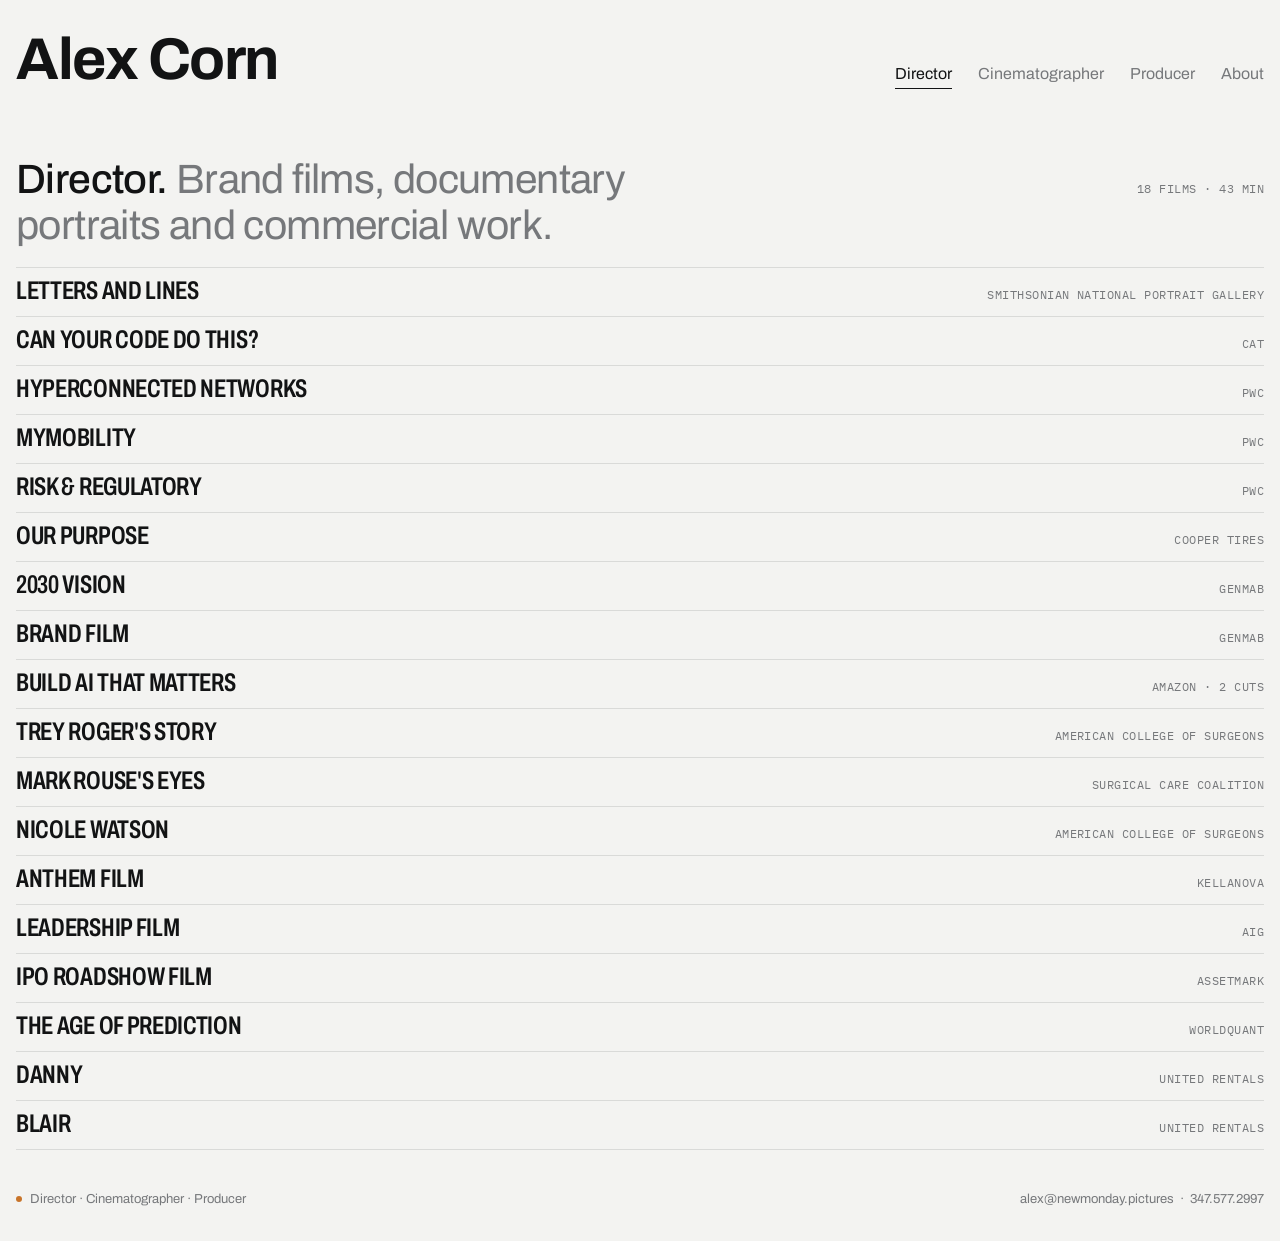
==== commit 7efd65f4: "Combine the Amazon and Prime Video films into one project with two films Co-Authored-By: Claude Opus" ====
--- a/docs/index.html
+++ b/docs/index.html
@@ -4,12 +4,12 @@
 <meta charset="utf-8">
 <meta name="viewport" content="width=device-width,initial-scale=1,viewport-fit=cover">
 <title>Alex Corn · Director, Cinematographer, Producer</title>
-<meta name="description" content="Alex Corn, director. Brand films, documentary portraits and commercial work for Smithsonian National Portrait Gallery, CAT, PwC, Cooper Tires, Genmab, Prime Video and more.">
+<meta name="description" content="Alex Corn, director. Brand films, documentary portraits and commercial work for Smithsonian National Portrait Gallery, CAT, PwC, Cooper Tires, Genmab, Amazon and more.">
 <link rel="canonical" href="https://alexcorndop.com/">
 <meta property="og:type" content="website">
 <meta property="og:site_name" content="Alex Corn">
 <meta property="og:title" content="Alex Corn · Director, Cinematographer, Producer">
-<meta property="og:description" content="Alex Corn, director. Brand films, documentary portraits and commercial work for Smithsonian National Portrait Gallery, CAT, PwC, Cooper Tires, Genmab, Prime Video and more.">
+<meta property="og:description" content="Alex Corn, director. Brand films, documentary portraits and commercial work for Smithsonian National Portrait Gallery, CAT, PwC, Cooper Tires, Genmab, Amazon and more.">
 <meta property="og:url" content="https://alexcorndop.com/">
 <meta property="og:image" content="https://i.vimeocdn.com/video/1756161168-d765d4ab2b6ba907faf54790c27bd3e53b6621791ea1eac3c1c3760c34de2d89-d_1280">
 <meta name="twitter:card" content="summary_large_image">
@@ -18,7 +18,7 @@
 <link rel="preconnect" href="https://fonts.gstatic.com" crossorigin>
 <link rel="preconnect" href="https://i.vimeocdn.com">
 <link rel="stylesheet" href="https://fonts.googleapis.com/css2?family=Archivo:wdth,wght@62..125,300..800&family=IBM+Plex+Mono:wght@400;500&display=swap">
-<link rel="stylesheet" href="./assets/site.css?v=mvohmx14">
+<link rel="stylesheet" href="./assets/site.css?v=mvoigof3">
 </head>
 <body>
 <a class="skip" href="#main">Skip to content</a>
@@ -33,7 +33,7 @@
     </nav>
   </header>
   <main id="main">
-    <div class="intro"><h1><b>Director.</b> Brand films, documentary portraits and commercial work.</h1><div class="meta">18 films · 41 min</div></div>
+    <div class="intro"><h1><b>Director.</b> Brand films, documentary portraits and commercial work.</h1><div class="meta">18 films · 43 min</div></div>
     <ul class="list">
       <li><a class="row" href="#letters-and-lines-smithsonian-national-portrait-gallery" data-i="0"><img class="thumb" src="https://i.vimeocdn.com/video/1756161168-d765d4ab2b6ba907faf54790c27bd3e53b6621791ea1eac3c1c3760c34de2d89-d_320" alt="" loading="lazy"><span class="title">Letters and Lines</span><span class="client">Smithsonian National Portrait Gallery</span></a></li>
       <li><a class="row" href="#can-your-code-do-this-cat" data-i="1"><img class="thumb" src="https://i.vimeocdn.com/video/1756161718-6ceac50b6bf40af83874953e7a69d76a8ca9ebceb6a5430098ea0e1bbcb6af8a-d_320" alt="" loading="lazy"><span class="title">Can Your Code Do This?</span><span class="client">CAT</span></a></li>
@@ -43,7 +43,7 @@
       <li><a class="row" href="#our-purpose-cooper-tires" data-i="5"><img class="thumb" src="https://i.vimeocdn.com/video/1756162228-c0f9b2fa012dba08eb336a935f6bf9cde3453568925d57e90907523dc9f9f945-d_320" alt="" loading="lazy"><span class="title">Our Purpose</span><span class="client">Cooper Tires</span></a></li>
       <li><a class="row" href="#2030-vision-genmab" data-i="6"><img class="thumb" src="https://i.vimeocdn.com/video/1756162679-1b9be8171dbfd380db1ba17f50b6f2370e3832d11fff40d204fab2fe3f5f1426-d_320" alt="" loading="lazy"><span class="title">2030 Vision</span><span class="client">Genmab</span></a></li>
       <li><a class="row" href="#brand-film-genmab" data-i="7"><img class="thumb" src="https://i.vimeocdn.com/video/1986293517-226cef6b4ce1ab8fd2cdef34cc0b64708c0958444daddd6fa6228ef864177f14-d_320" alt="" loading="lazy"><span class="title">Brand Film</span><span class="client">Genmab</span></a></li>
-      <li><a class="row" href="#build-ai-that-matters-prime-video" data-i="8"><img class="thumb" src="https://i.vimeocdn.com/video/2216720426-15bc83f072dabda3d804d03ebb1206f89adb1b5ab37dccd832124ef2eb83446e-d_320" alt="" loading="lazy"><span class="title">Build AI That Matters</span><span class="client">Prime Video</span></a></li>
+      <li><a class="row" href="#build-ai-that-matters-amazon" data-i="8"><img class="thumb" src="https://i.vimeocdn.com/video/2216807245-83647386bc7591bbfd6da18f66eccdb3d09df608bd65589e73f906863d841c45-d_320" alt="" loading="lazy"><span class="title">Build AI That Matters</span><span class="client">Amazon · 2 cuts</span></a></li>
       <li><a class="row" href="#trey-rogers-story-american-college-of-surgeons" data-i="9"><img class="thumb" src="https://i.vimeocdn.com/video/1756161403-ada86f9ba7d081ce12c8641c77a621c67327fe0d13cb33ea04d0b819c185394c-d_320" alt="" loading="lazy"><span class="title">Trey Roger's Story</span><span class="client">American College of Surgeons</span></a></li>
       <li><a class="row" href="#mark-rouses-eyes-surgical-care-coalition" data-i="10"><img class="thumb" src="https://i.vimeocdn.com/video/1756161286-bf4928931bace6bbab85100aa2dc7dd9a784a12833bc7308cf1e08475f26b0fa-d_320" alt="" loading="lazy"><span class="title">Mark Rouse's Eyes</span><span class="client">Surgical Care Coalition</span></a></li>
       <li><a class="row" href="#nicole-watson-american-college-of-surgeons" data-i="11"><img class="thumb" src="https://i.vimeocdn.com/video/1753585336-b0119f15776884757acfcc46fe46f981cfa88de58833d7ac4bd1a3d5cc6778d9-d_320" alt="" loading="lazy"><span class="title">Nicole Watson</span><span class="client">American College of Surgeons</span></a></li>
@@ -56,8 +56,8 @@
     </ul>
     <div class="peek" id="peek" aria-hidden="true"><img alt=""></div>
     <div class="sheet" id="sheet" hidden role="dialog" aria-modal="true" aria-labelledby="sheetTitle"></div>
-    <script type="application/json" id="projects" data-role="Director" data-title="Alex Corn · Director, Cinematographer, Producer">[{"title":"Letters and Lines","client":"Smithsonian National Portrait Gallery","credits":"Artist Kenturah Davis at work on her portrait of Ava DuVernay. Agency: Brunswick Creative. Producer: Talya Davidoff.","cuts":[{"vimeo":"883437301","seconds":161,"w":1920,"h":1080,"thumb":"1756161168-d765d4ab2b6ba907faf54790c27bd3e53b6621791ea1eac3c1c3760c34de2d89-d"}],"aspect":"2.39 : 1","slug":"letters-and-lines-smithsonian-national-portrait-gallery"},{"title":"Can Your Code Do This?","client":"CAT","cuts":[{"vimeo":"884484185","seconds":60,"w":1920,"h":1080,"thumb":"1756161718-6ceac50b6bf40af83874953e7a69d76a8ca9ebceb6a5430098ea0e1bbcb6af8a-d"}],"slug":"can-your-code-do-this-cat"},{"title":"HyperConnected Networks","client":"PwC","cuts":[{"vimeo":"884484152","seconds":91,"w":1920,"h":1080,"thumb":"1756162008-0b3bcfe585ebb5617f93918917881931cc8bf237346c6cfb9266b001006cf20d-d"}],"slug":"hyperconnected-networks-pwc"},{"title":"myMobility","client":"PwC","cuts":[{"vimeo":"1019498460","seconds":60,"w":1920,"h":1080,"thumb":"1937886964-3ce24517569158422d72e98c9173a89833c01f72113f0b9cc362887e67437cfe-d"}],"slug":"mymobility-pwc"},{"title":"Risk & Regulatory","client":"PwC","cuts":[{"vimeo":"1019498252","seconds":95,"w":1920,"h":1080,"thumb":"1937886324-9ce6288635fd6d062dda7d328ff860289a71334d0c46d5a7d6c9e25725fe08cf-d"}],"slug":"risk-and-regulatory-pwc"},{"title":"Our Purpose","client":"Cooper Tires","cuts":[{"vimeo":"884483859","seconds":125,"w":3200,"h":1800,"thumb":"1756162228-c0f9b2fa012dba08eb336a935f6bf9cde3453568925d57e90907523dc9f9f945-d"}],"slug":"our-purpose-cooper-tires"},{"title":"2030 Vision","client":"Genmab","cuts":[{"vimeo":"884483282","seconds":119,"w":1920,"h":1080,"thumb":"1756162679-1b9be8171dbfd380db1ba17f50b6f2370e3832d11fff40d204fab2fe3f5f1426-d"}],"slug":"2030-vision-genmab"},{"title":"Brand Film","client":"Genmab","cuts":[{"vimeo":"1059862476","seconds":95,"w":1920,"h":1080,"thumb":"1986293517-226cef6b4ce1ab8fd2cdef34cc0b64708c0958444daddd6fa6228ef864177f14-d"}],"slug":"brand-film-genmab"},{"title":"Build AI That Matters","client":"Prime Video","cuts":[{"vimeo":"1239271151","seconds":93,"w":1920,"h":1080,"thumb":"2216720426-15bc83f072dabda3d804d03ebb1206f89adb1b5ab37dccd832124ef2eb83446e-d"}],"slug":"build-ai-that-matters-prime-video"},{"title":"Trey Roger's Story","client":"American College of Surgeons","cuts":[{"vimeo":"884484221","seconds":196,"w":3840,"h":2160,"thumb":"1756161403-ada86f9ba7d081ce12c8641c77a621c67327fe0d13cb33ea04d0b819c185394c-d"}],"slug":"trey-rogers-story-american-college-of-surgeons"},{"title":"Mark Rouse's Eyes","client":"Surgical Care Coalition","cuts":[{"vimeo":"884484571","seconds":156,"w":1920,"h":1080,"thumb":"1756161286-bf4928931bace6bbab85100aa2dc7dd9a784a12833bc7308cf1e08475f26b0fa-d"}],"slug":"mark-rouses-eyes-surgical-care-coalition"},{"title":"Nicole Watson","client":"American College of Surgeons","cuts":[{"vimeo":"884484431","hash":"8700788567","seconds":158,"w":1920,"h":816,"thumb":"1753585336-b0119f15776884757acfcc46fe46f981cfa88de58833d7ac4bd1a3d5cc6778d9-d"}],"slug":"nicole-watson-american-college-of-surgeons"},{"title":"Anthem Film","client":"Kellanova","cuts":[{"vimeo":"1019495358","seconds":65,"w":1920,"h":1080,"thumb":"1937882847-d1038b43b918c02428189b7a294c082fb1255be403a0a660235d3d585ee91fe5-d"}],"slug":"anthem-film-kellanova"},{"title":"Leadership Film","client":"AIG","cuts":[{"vimeo":"1019496661","seconds":196,"w":1920,"h":1080,"thumb":"1937884685-6c2002a61c20f60727cbeaeeeda8c088f35478690ae55621719172e45df3af59-d"}],"slug":"leadership-film-aig"},{"title":"IPO Roadshow Film","client":"AssetMark","cuts":[{"vimeo":"1019495871","seconds":384,"w":1920,"h":1080,"thumb":"1937884163-66a000b32094e9677bf98a10784232b574c72f3da2e2da2118b5b37cee9fcfa7-d"}],"slug":"ipo-roadshow-film-assetmark"},{"title":"The Age of Prediction","client":"WorldQuant","cuts":[{"vimeo":"884483458","seconds":137,"w":1920,"h":1080,"thumb":"1756162404-d71f4f6bc2aafde84439ca8c559818b5f199e4c91ff1400480362bfd49ef96fe-d"}],"slug":"the-age-of-prediction-worldquant"},{"title":"Danny","client":"United Rentals","cuts":[{"vimeo":"884483936","seconds":128,"w":2048,"h":1152,"thumb":"1756162122-8a628271620ff4d827969bffc1d232db2278278ec86b100322c26ea169c51887-d"}],"slug":"danny-united-rentals"},{"title":"Blair","client":"United Rentals","cuts":[{"vimeo":"884484039","hash":"7106bfab67","seconds":131,"w":2048,"h":1152,"thumb":"1753586043-556b2da44270878e92e62bd5fa89440edfa6ec32dd48fd29a40e8515f11808cf-d"}],"slug":"blair-united-rentals"}]</script>
-    <script src="./assets/site.js?v=mvohmx14" defer></script>
+    <script type="application/json" id="projects" data-role="Director" data-title="Alex Corn · Director, Cinematographer, Producer">[{"title":"Letters and Lines","client":"Smithsonian National Portrait Gallery","credits":"Artist Kenturah Davis at work on her portrait of Ava DuVernay. Agency: Brunswick Creative. Producer: Talya Davidoff.","cuts":[{"vimeo":"883437301","seconds":161,"w":1920,"h":1080,"thumb":"1756161168-d765d4ab2b6ba907faf54790c27bd3e53b6621791ea1eac3c1c3760c34de2d89-d"}],"aspect":"2.39 : 1","slug":"letters-and-lines-smithsonian-national-portrait-gallery"},{"title":"Can Your Code Do This?","client":"CAT","cuts":[{"vimeo":"884484185","seconds":60,"w":1920,"h":1080,"thumb":"1756161718-6ceac50b6bf40af83874953e7a69d76a8ca9ebceb6a5430098ea0e1bbcb6af8a-d"}],"slug":"can-your-code-do-this-cat"},{"title":"HyperConnected Networks","client":"PwC","cuts":[{"vimeo":"884484152","seconds":91,"w":1920,"h":1080,"thumb":"1756162008-0b3bcfe585ebb5617f93918917881931cc8bf237346c6cfb9266b001006cf20d-d"}],"slug":"hyperconnected-networks-pwc"},{"title":"myMobility","client":"PwC","cuts":[{"vimeo":"1019498460","seconds":60,"w":1920,"h":1080,"thumb":"1937886964-3ce24517569158422d72e98c9173a89833c01f72113f0b9cc362887e67437cfe-d"}],"slug":"mymobility-pwc"},{"title":"Risk & Regulatory","client":"PwC","cuts":[{"vimeo":"1019498252","seconds":95,"w":1920,"h":1080,"thumb":"1937886324-9ce6288635fd6d062dda7d328ff860289a71334d0c46d5a7d6c9e25725fe08cf-d"}],"slug":"risk-and-regulatory-pwc"},{"title":"Our Purpose","client":"Cooper Tires","cuts":[{"vimeo":"884483859","seconds":125,"w":3200,"h":1800,"thumb":"1756162228-c0f9b2fa012dba08eb336a935f6bf9cde3453568925d57e90907523dc9f9f945-d"}],"slug":"our-purpose-cooper-tires"},{"title":"2030 Vision","client":"Genmab","cuts":[{"vimeo":"884483282","seconds":119,"w":1920,"h":1080,"thumb":"1756162679-1b9be8171dbfd380db1ba17f50b6f2370e3832d11fff40d204fab2fe3f5f1426-d"}],"slug":"2030-vision-genmab"},{"title":"Brand Film","client":"Genmab","cuts":[{"vimeo":"1059862476","seconds":95,"w":1920,"h":1080,"thumb":"1986293517-226cef6b4ce1ab8fd2cdef34cc0b64708c0958444daddd6fa6228ef864177f14-d"}],"slug":"brand-film-genmab"},{"title":"Build AI That Matters","client":"Amazon","cuts":[{"label":"At Amazon","vimeo":"1239328508","seconds":105,"w":1920,"h":1080,"thumb":"2216807245-83647386bc7591bbfd6da18f66eccdb3d09df608bd65589e73f906863d841c45-d"},{"label":"At Prime Video","vimeo":"1239271151","seconds":93,"w":1920,"h":1080,"thumb":"2216720426-15bc83f072dabda3d804d03ebb1206f89adb1b5ab37dccd832124ef2eb83446e-d"}],"slug":"build-ai-that-matters-amazon"},{"title":"Trey Roger's Story","client":"American College of Surgeons","cuts":[{"vimeo":"884484221","seconds":196,"w":3840,"h":2160,"thumb":"1756161403-ada86f9ba7d081ce12c8641c77a621c67327fe0d13cb33ea04d0b819c185394c-d"}],"slug":"trey-rogers-story-american-college-of-surgeons"},{"title":"Mark Rouse's Eyes","client":"Surgical Care Coalition","cuts":[{"vimeo":"884484571","seconds":156,"w":1920,"h":1080,"thumb":"1756161286-bf4928931bace6bbab85100aa2dc7dd9a784a12833bc7308cf1e08475f26b0fa-d"}],"slug":"mark-rouses-eyes-surgical-care-coalition"},{"title":"Nicole Watson","client":"American College of Surgeons","cuts":[{"vimeo":"884484431","hash":"8700788567","seconds":158,"w":1920,"h":816,"thumb":"1753585336-b0119f15776884757acfcc46fe46f981cfa88de58833d7ac4bd1a3d5cc6778d9-d"}],"slug":"nicole-watson-american-college-of-surgeons"},{"title":"Anthem Film","client":"Kellanova","cuts":[{"vimeo":"1019495358","seconds":65,"w":1920,"h":1080,"thumb":"1937882847-d1038b43b918c02428189b7a294c082fb1255be403a0a660235d3d585ee91fe5-d"}],"slug":"anthem-film-kellanova"},{"title":"Leadership Film","client":"AIG","cuts":[{"vimeo":"1019496661","seconds":196,"w":1920,"h":1080,"thumb":"1937884685-6c2002a61c20f60727cbeaeeeda8c088f35478690ae55621719172e45df3af59-d"}],"slug":"leadership-film-aig"},{"title":"IPO Roadshow Film","client":"AssetMark","cuts":[{"vimeo":"1019495871","seconds":384,"w":1920,"h":1080,"thumb":"1937884163-66a000b32094e9677bf98a10784232b574c72f3da2e2da2118b5b37cee9fcfa7-d"}],"slug":"ipo-roadshow-film-assetmark"},{"title":"The Age of Prediction","client":"WorldQuant","cuts":[{"vimeo":"884483458","seconds":137,"w":1920,"h":1080,"thumb":"1756162404-d71f4f6bc2aafde84439ca8c559818b5f199e4c91ff1400480362bfd49ef96fe-d"}],"slug":"the-age-of-prediction-worldquant"},{"title":"Danny","client":"United Rentals","cuts":[{"vimeo":"884483936","seconds":128,"w":2048,"h":1152,"thumb":"1756162122-8a628271620ff4d827969bffc1d232db2278278ec86b100322c26ea169c51887-d"}],"slug":"danny-united-rentals"},{"title":"Blair","client":"United Rentals","cuts":[{"vimeo":"884484039","hash":"7106bfab67","seconds":131,"w":2048,"h":1152,"thumb":"1753586043-556b2da44270878e92e62bd5fa89440edfa6ec32dd48fd29a40e8515f11808cf-d"}],"slug":"blair-united-rentals"}]</script>
+    <script src="./assets/site.js?v=mvoigof3" defer></script>
   </main>
   <footer>
     <div><span class="dot"></span>Director · Cinematographer · Producer</div>
--- a/docs/assets/site.css
+++ b/docs/assets/site.css
@@ -37,7 +37,7 @@
 .client{font-family:var(--mono);font-size:var(--s-1);color:var(--mute);letter-spacing:.04em;text-transform:uppercase;text-align:right}
 @media (hover:hover){.list:hover .row .title{color:var(--rule)}.list:hover .row:hover .title,.list .row:focus-visible .title{color:var(--ink)}}
 
-.peek{position:fixed;left:50%;top:50%;width:min(30vw,400px);pointer-events:none;z-index:4;opacity:0;transform:translate(-50%,-50%)}
+.peek{position:fixed;left:50%;top:50%;width:min(60vw,800px,140vh);pointer-events:none;z-index:4;opacity:0;transform:translate(-50%,-50%)}
 .peek img{width:100%;height:auto;opacity:0;transform:scale(.96);transition:opacity .35s ease,transform .45s ease}
 .peek.on{opacity:1}
 .peek.on img{opacity:.92;transform:scale(1)}
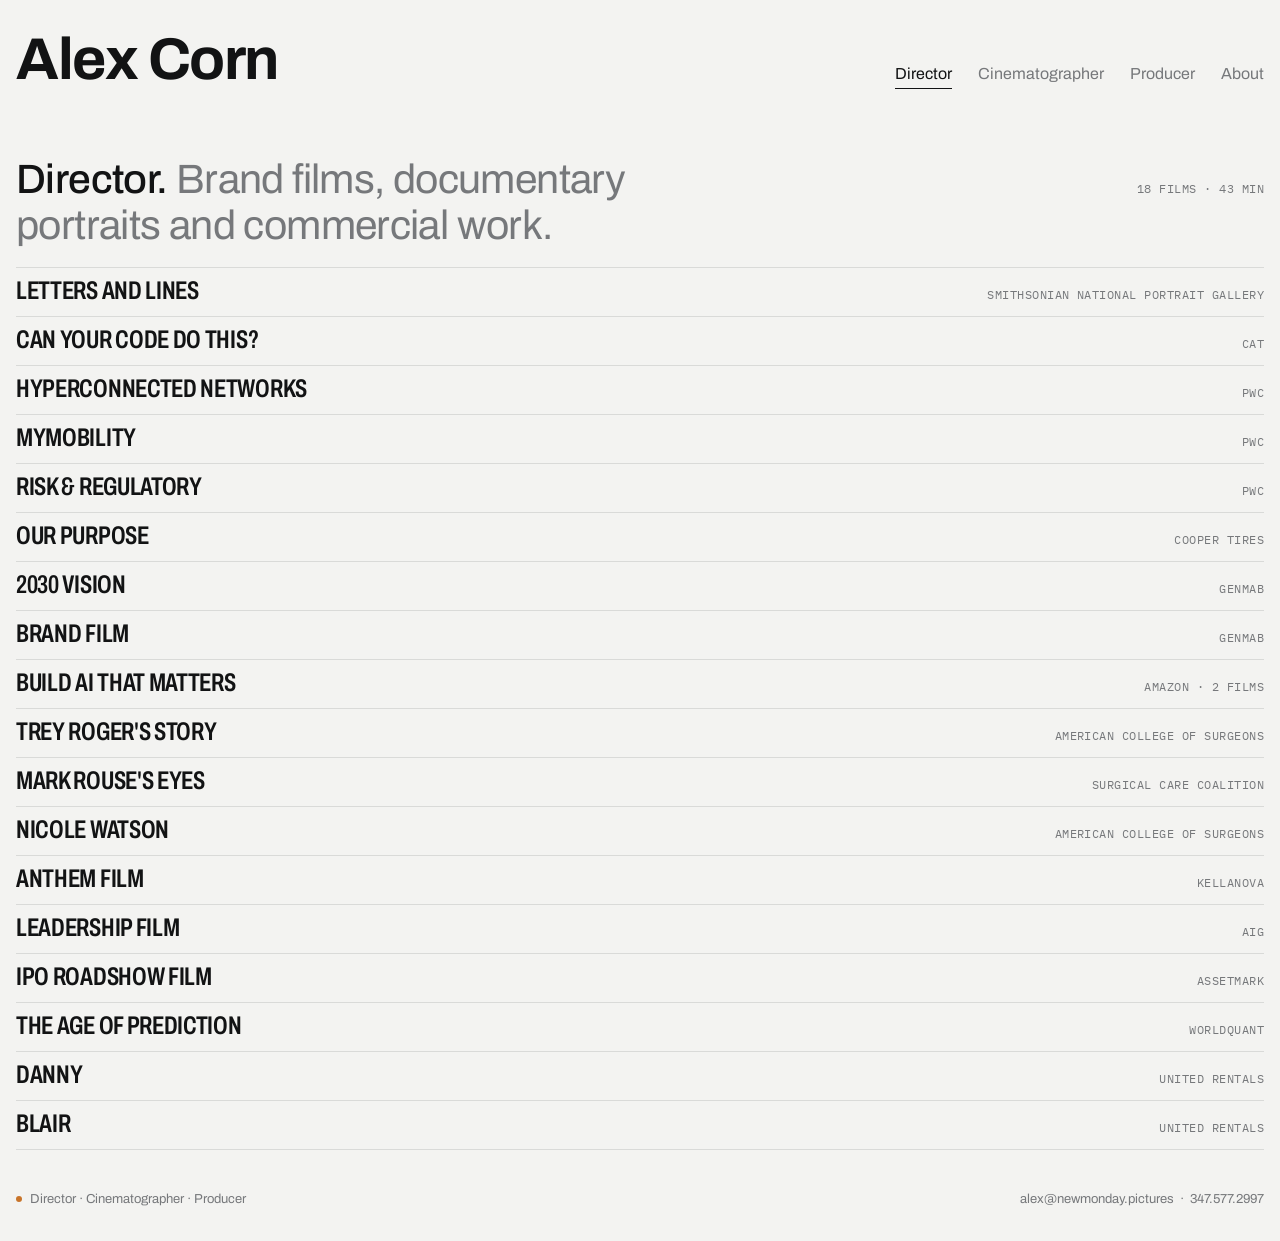
==== commit 93f59059: "Label the Amazon project as two films Co-Authored-By: Claude Opus 5.5 <noreply@anthropic.com> Claude" ====
--- a/docs/index.html
+++ b/docs/index.html
@@ -18,7 +18,7 @@
 <link rel="preconnect" href="https://fonts.gstatic.com" crossorigin>
 <link rel="preconnect" href="https://i.vimeocdn.com">
 <link rel="stylesheet" href="https://fonts.googleapis.com/css2?family=Archivo:wdth,wght@62..125,300..800&family=IBM+Plex+Mono:wght@400;500&display=swap">
-<link rel="stylesheet" href="./assets/site.css?v=mvoigof3">
+<link rel="stylesheet" href="./assets/site.css?v=mvoigx81">
 </head>
 <body>
 <a class="skip" href="#main">Skip to content</a>
@@ -43,7 +43,7 @@
       <li><a class="row" href="#our-purpose-cooper-tires" data-i="5"><img class="thumb" src="https://i.vimeocdn.com/video/1756162228-c0f9b2fa012dba08eb336a935f6bf9cde3453568925d57e90907523dc9f9f945-d_320" alt="" loading="lazy"><span class="title">Our Purpose</span><span class="client">Cooper Tires</span></a></li>
       <li><a class="row" href="#2030-vision-genmab" data-i="6"><img class="thumb" src="https://i.vimeocdn.com/video/1756162679-1b9be8171dbfd380db1ba17f50b6f2370e3832d11fff40d204fab2fe3f5f1426-d_320" alt="" loading="lazy"><span class="title">2030 Vision</span><span class="client">Genmab</span></a></li>
       <li><a class="row" href="#brand-film-genmab" data-i="7"><img class="thumb" src="https://i.vimeocdn.com/video/1986293517-226cef6b4ce1ab8fd2cdef34cc0b64708c0958444daddd6fa6228ef864177f14-d_320" alt="" loading="lazy"><span class="title">Brand Film</span><span class="client">Genmab</span></a></li>
-      <li><a class="row" href="#build-ai-that-matters-amazon" data-i="8"><img class="thumb" src="https://i.vimeocdn.com/video/2216807245-83647386bc7591bbfd6da18f66eccdb3d09df608bd65589e73f906863d841c45-d_320" alt="" loading="lazy"><span class="title">Build AI That Matters</span><span class="client">Amazon · 2 cuts</span></a></li>
+      <li><a class="row" href="#build-ai-that-matters-amazon" data-i="8"><img class="thumb" src="https://i.vimeocdn.com/video/2216807245-83647386bc7591bbfd6da18f66eccdb3d09df608bd65589e73f906863d841c45-d_320" alt="" loading="lazy"><span class="title">Build AI That Matters</span><span class="client">Amazon · 2 films</span></a></li>
       <li><a class="row" href="#trey-rogers-story-american-college-of-surgeons" data-i="9"><img class="thumb" src="https://i.vimeocdn.com/video/1756161403-ada86f9ba7d081ce12c8641c77a621c67327fe0d13cb33ea04d0b819c185394c-d_320" alt="" loading="lazy"><span class="title">Trey Roger's Story</span><span class="client">American College of Surgeons</span></a></li>
       <li><a class="row" href="#mark-rouses-eyes-surgical-care-coalition" data-i="10"><img class="thumb" src="https://i.vimeocdn.com/video/1756161286-bf4928931bace6bbab85100aa2dc7dd9a784a12833bc7308cf1e08475f26b0fa-d_320" alt="" loading="lazy"><span class="title">Mark Rouse's Eyes</span><span class="client">Surgical Care Coalition</span></a></li>
       <li><a class="row" href="#nicole-watson-american-college-of-surgeons" data-i="11"><img class="thumb" src="https://i.vimeocdn.com/video/1753585336-b0119f15776884757acfcc46fe46f981cfa88de58833d7ac4bd1a3d5cc6778d9-d_320" alt="" loading="lazy"><span class="title">Nicole Watson</span><span class="client">American College of Surgeons</span></a></li>
@@ -56,8 +56,8 @@
     </ul>
     <div class="peek" id="peek" aria-hidden="true"><img alt=""></div>
     <div class="sheet" id="sheet" hidden role="dialog" aria-modal="true" aria-labelledby="sheetTitle"></div>
-    <script type="application/json" id="projects" data-role="Director" data-title="Alex Corn · Director, Cinematographer, Producer">[{"title":"Letters and Lines","client":"Smithsonian National Portrait Gallery","credits":"Artist Kenturah Davis at work on her portrait of Ava DuVernay. Agency: Brunswick Creative. Producer: Talya Davidoff.","cuts":[{"vimeo":"883437301","seconds":161,"w":1920,"h":1080,"thumb":"1756161168-d765d4ab2b6ba907faf54790c27bd3e53b6621791ea1eac3c1c3760c34de2d89-d"}],"aspect":"2.39 : 1","slug":"letters-and-lines-smithsonian-national-portrait-gallery"},{"title":"Can Your Code Do This?","client":"CAT","cuts":[{"vimeo":"884484185","seconds":60,"w":1920,"h":1080,"thumb":"1756161718-6ceac50b6bf40af83874953e7a69d76a8ca9ebceb6a5430098ea0e1bbcb6af8a-d"}],"slug":"can-your-code-do-this-cat"},{"title":"HyperConnected Networks","client":"PwC","cuts":[{"vimeo":"884484152","seconds":91,"w":1920,"h":1080,"thumb":"1756162008-0b3bcfe585ebb5617f93918917881931cc8bf237346c6cfb9266b001006cf20d-d"}],"slug":"hyperconnected-networks-pwc"},{"title":"myMobility","client":"PwC","cuts":[{"vimeo":"1019498460","seconds":60,"w":1920,"h":1080,"thumb":"1937886964-3ce24517569158422d72e98c9173a89833c01f72113f0b9cc362887e67437cfe-d"}],"slug":"mymobility-pwc"},{"title":"Risk & Regulatory","client":"PwC","cuts":[{"vimeo":"1019498252","seconds":95,"w":1920,"h":1080,"thumb":"1937886324-9ce6288635fd6d062dda7d328ff860289a71334d0c46d5a7d6c9e25725fe08cf-d"}],"slug":"risk-and-regulatory-pwc"},{"title":"Our Purpose","client":"Cooper Tires","cuts":[{"vimeo":"884483859","seconds":125,"w":3200,"h":1800,"thumb":"1756162228-c0f9b2fa012dba08eb336a935f6bf9cde3453568925d57e90907523dc9f9f945-d"}],"slug":"our-purpose-cooper-tires"},{"title":"2030 Vision","client":"Genmab","cuts":[{"vimeo":"884483282","seconds":119,"w":1920,"h":1080,"thumb":"1756162679-1b9be8171dbfd380db1ba17f50b6f2370e3832d11fff40d204fab2fe3f5f1426-d"}],"slug":"2030-vision-genmab"},{"title":"Brand Film","client":"Genmab","cuts":[{"vimeo":"1059862476","seconds":95,"w":1920,"h":1080,"thumb":"1986293517-226cef6b4ce1ab8fd2cdef34cc0b64708c0958444daddd6fa6228ef864177f14-d"}],"slug":"brand-film-genmab"},{"title":"Build AI That Matters","client":"Amazon","cuts":[{"label":"At Amazon","vimeo":"1239328508","seconds":105,"w":1920,"h":1080,"thumb":"2216807245-83647386bc7591bbfd6da18f66eccdb3d09df608bd65589e73f906863d841c45-d"},{"label":"At Prime Video","vimeo":"1239271151","seconds":93,"w":1920,"h":1080,"thumb":"2216720426-15bc83f072dabda3d804d03ebb1206f89adb1b5ab37dccd832124ef2eb83446e-d"}],"slug":"build-ai-that-matters-amazon"},{"title":"Trey Roger's Story","client":"American College of Surgeons","cuts":[{"vimeo":"884484221","seconds":196,"w":3840,"h":2160,"thumb":"1756161403-ada86f9ba7d081ce12c8641c77a621c67327fe0d13cb33ea04d0b819c185394c-d"}],"slug":"trey-rogers-story-american-college-of-surgeons"},{"title":"Mark Rouse's Eyes","client":"Surgical Care Coalition","cuts":[{"vimeo":"884484571","seconds":156,"w":1920,"h":1080,"thumb":"1756161286-bf4928931bace6bbab85100aa2dc7dd9a784a12833bc7308cf1e08475f26b0fa-d"}],"slug":"mark-rouses-eyes-surgical-care-coalition"},{"title":"Nicole Watson","client":"American College of Surgeons","cuts":[{"vimeo":"884484431","hash":"8700788567","seconds":158,"w":1920,"h":816,"thumb":"1753585336-b0119f15776884757acfcc46fe46f981cfa88de58833d7ac4bd1a3d5cc6778d9-d"}],"slug":"nicole-watson-american-college-of-surgeons"},{"title":"Anthem Film","client":"Kellanova","cuts":[{"vimeo":"1019495358","seconds":65,"w":1920,"h":1080,"thumb":"1937882847-d1038b43b918c02428189b7a294c082fb1255be403a0a660235d3d585ee91fe5-d"}],"slug":"anthem-film-kellanova"},{"title":"Leadership Film","client":"AIG","cuts":[{"vimeo":"1019496661","seconds":196,"w":1920,"h":1080,"thumb":"1937884685-6c2002a61c20f60727cbeaeeeda8c088f35478690ae55621719172e45df3af59-d"}],"slug":"leadership-film-aig"},{"title":"IPO Roadshow Film","client":"AssetMark","cuts":[{"vimeo":"1019495871","seconds":384,"w":1920,"h":1080,"thumb":"1937884163-66a000b32094e9677bf98a10784232b574c72f3da2e2da2118b5b37cee9fcfa7-d"}],"slug":"ipo-roadshow-film-assetmark"},{"title":"The Age of Prediction","client":"WorldQuant","cuts":[{"vimeo":"884483458","seconds":137,"w":1920,"h":1080,"thumb":"1756162404-d71f4f6bc2aafde84439ca8c559818b5f199e4c91ff1400480362bfd49ef96fe-d"}],"slug":"the-age-of-prediction-worldquant"},{"title":"Danny","client":"United Rentals","cuts":[{"vimeo":"884483936","seconds":128,"w":2048,"h":1152,"thumb":"1756162122-8a628271620ff4d827969bffc1d232db2278278ec86b100322c26ea169c51887-d"}],"slug":"danny-united-rentals"},{"title":"Blair","client":"United Rentals","cuts":[{"vimeo":"884484039","hash":"7106bfab67","seconds":131,"w":2048,"h":1152,"thumb":"1753586043-556b2da44270878e92e62bd5fa89440edfa6ec32dd48fd29a40e8515f11808cf-d"}],"slug":"blair-united-rentals"}]</script>
-    <script src="./assets/site.js?v=mvoigof3" defer></script>
+    <script type="application/json" id="projects" data-role="Director" data-title="Alex Corn · Director, Cinematographer, Producer">[{"title":"Letters and Lines","client":"Smithsonian National Portrait Gallery","credits":"Artist Kenturah Davis at work on her portrait of Ava DuVernay. Agency: Brunswick Creative. Producer: Talya Davidoff.","cuts":[{"vimeo":"883437301","seconds":161,"w":1920,"h":1080,"thumb":"1756161168-d765d4ab2b6ba907faf54790c27bd3e53b6621791ea1eac3c1c3760c34de2d89-d"}],"aspect":"2.39 : 1","slug":"letters-and-lines-smithsonian-national-portrait-gallery"},{"title":"Can Your Code Do This?","client":"CAT","cuts":[{"vimeo":"884484185","seconds":60,"w":1920,"h":1080,"thumb":"1756161718-6ceac50b6bf40af83874953e7a69d76a8ca9ebceb6a5430098ea0e1bbcb6af8a-d"}],"slug":"can-your-code-do-this-cat"},{"title":"HyperConnected Networks","client":"PwC","cuts":[{"vimeo":"884484152","seconds":91,"w":1920,"h":1080,"thumb":"1756162008-0b3bcfe585ebb5617f93918917881931cc8bf237346c6cfb9266b001006cf20d-d"}],"slug":"hyperconnected-networks-pwc"},{"title":"myMobility","client":"PwC","cuts":[{"vimeo":"1019498460","seconds":60,"w":1920,"h":1080,"thumb":"1937886964-3ce24517569158422d72e98c9173a89833c01f72113f0b9cc362887e67437cfe-d"}],"slug":"mymobility-pwc"},{"title":"Risk & Regulatory","client":"PwC","cuts":[{"vimeo":"1019498252","seconds":95,"w":1920,"h":1080,"thumb":"1937886324-9ce6288635fd6d062dda7d328ff860289a71334d0c46d5a7d6c9e25725fe08cf-d"}],"slug":"risk-and-regulatory-pwc"},{"title":"Our Purpose","client":"Cooper Tires","cuts":[{"vimeo":"884483859","seconds":125,"w":3200,"h":1800,"thumb":"1756162228-c0f9b2fa012dba08eb336a935f6bf9cde3453568925d57e90907523dc9f9f945-d"}],"slug":"our-purpose-cooper-tires"},{"title":"2030 Vision","client":"Genmab","cuts":[{"vimeo":"884483282","seconds":119,"w":1920,"h":1080,"thumb":"1756162679-1b9be8171dbfd380db1ba17f50b6f2370e3832d11fff40d204fab2fe3f5f1426-d"}],"slug":"2030-vision-genmab"},{"title":"Brand Film","client":"Genmab","cuts":[{"vimeo":"1059862476","seconds":95,"w":1920,"h":1080,"thumb":"1986293517-226cef6b4ce1ab8fd2cdef34cc0b64708c0958444daddd6fa6228ef864177f14-d"}],"slug":"brand-film-genmab"},{"title":"Build AI That Matters","client":"Amazon","cuts":[{"label":"At Amazon","vimeo":"1239328508","seconds":105,"w":1920,"h":1080,"thumb":"2216807245-83647386bc7591bbfd6da18f66eccdb3d09df608bd65589e73f906863d841c45-d"},{"label":"At Prime Video","vimeo":"1239271151","seconds":93,"w":1920,"h":1080,"thumb":"2216720426-15bc83f072dabda3d804d03ebb1206f89adb1b5ab37dccd832124ef2eb83446e-d"}],"kind":"films","slug":"build-ai-that-matters-amazon"},{"title":"Trey Roger's Story","client":"American College of Surgeons","cuts":[{"vimeo":"884484221","seconds":196,"w":3840,"h":2160,"thumb":"1756161403-ada86f9ba7d081ce12c8641c77a621c67327fe0d13cb33ea04d0b819c185394c-d"}],"slug":"trey-rogers-story-american-college-of-surgeons"},{"title":"Mark Rouse's Eyes","client":"Surgical Care Coalition","cuts":[{"vimeo":"884484571","seconds":156,"w":1920,"h":1080,"thumb":"1756161286-bf4928931bace6bbab85100aa2dc7dd9a784a12833bc7308cf1e08475f26b0fa-d"}],"slug":"mark-rouses-eyes-surgical-care-coalition"},{"title":"Nicole Watson","client":"American College of Surgeons","cuts":[{"vimeo":"884484431","hash":"8700788567","seconds":158,"w":1920,"h":816,"thumb":"1753585336-b0119f15776884757acfcc46fe46f981cfa88de58833d7ac4bd1a3d5cc6778d9-d"}],"slug":"nicole-watson-american-college-of-surgeons"},{"title":"Anthem Film","client":"Kellanova","cuts":[{"vimeo":"1019495358","seconds":65,"w":1920,"h":1080,"thumb":"1937882847-d1038b43b918c02428189b7a294c082fb1255be403a0a660235d3d585ee91fe5-d"}],"slug":"anthem-film-kellanova"},{"title":"Leadership Film","client":"AIG","cuts":[{"vimeo":"1019496661","seconds":196,"w":1920,"h":1080,"thumb":"1937884685-6c2002a61c20f60727cbeaeeeda8c088f35478690ae55621719172e45df3af59-d"}],"slug":"leadership-film-aig"},{"title":"IPO Roadshow Film","client":"AssetMark","cuts":[{"vimeo":"1019495871","seconds":384,"w":1920,"h":1080,"thumb":"1937884163-66a000b32094e9677bf98a10784232b574c72f3da2e2da2118b5b37cee9fcfa7-d"}],"slug":"ipo-roadshow-film-assetmark"},{"title":"The Age of Prediction","client":"WorldQuant","cuts":[{"vimeo":"884483458","seconds":137,"w":1920,"h":1080,"thumb":"1756162404-d71f4f6bc2aafde84439ca8c559818b5f199e4c91ff1400480362bfd49ef96fe-d"}],"slug":"the-age-of-prediction-worldquant"},{"title":"Danny","client":"United Rentals","cuts":[{"vimeo":"884483936","seconds":128,"w":2048,"h":1152,"thumb":"1756162122-8a628271620ff4d827969bffc1d232db2278278ec86b100322c26ea169c51887-d"}],"slug":"danny-united-rentals"},{"title":"Blair","client":"United Rentals","cuts":[{"vimeo":"884484039","hash":"7106bfab67","seconds":131,"w":2048,"h":1152,"thumb":"1753586043-556b2da44270878e92e62bd5fa89440edfa6ec32dd48fd29a40e8515f11808cf-d"}],"slug":"blair-united-rentals"}]</script>
+    <script src="./assets/site.js?v=mvoigx81" defer></script>
   </main>
   <footer>
     <div><span class="dot"></span>Director · Cinematographer · Producer</div>
